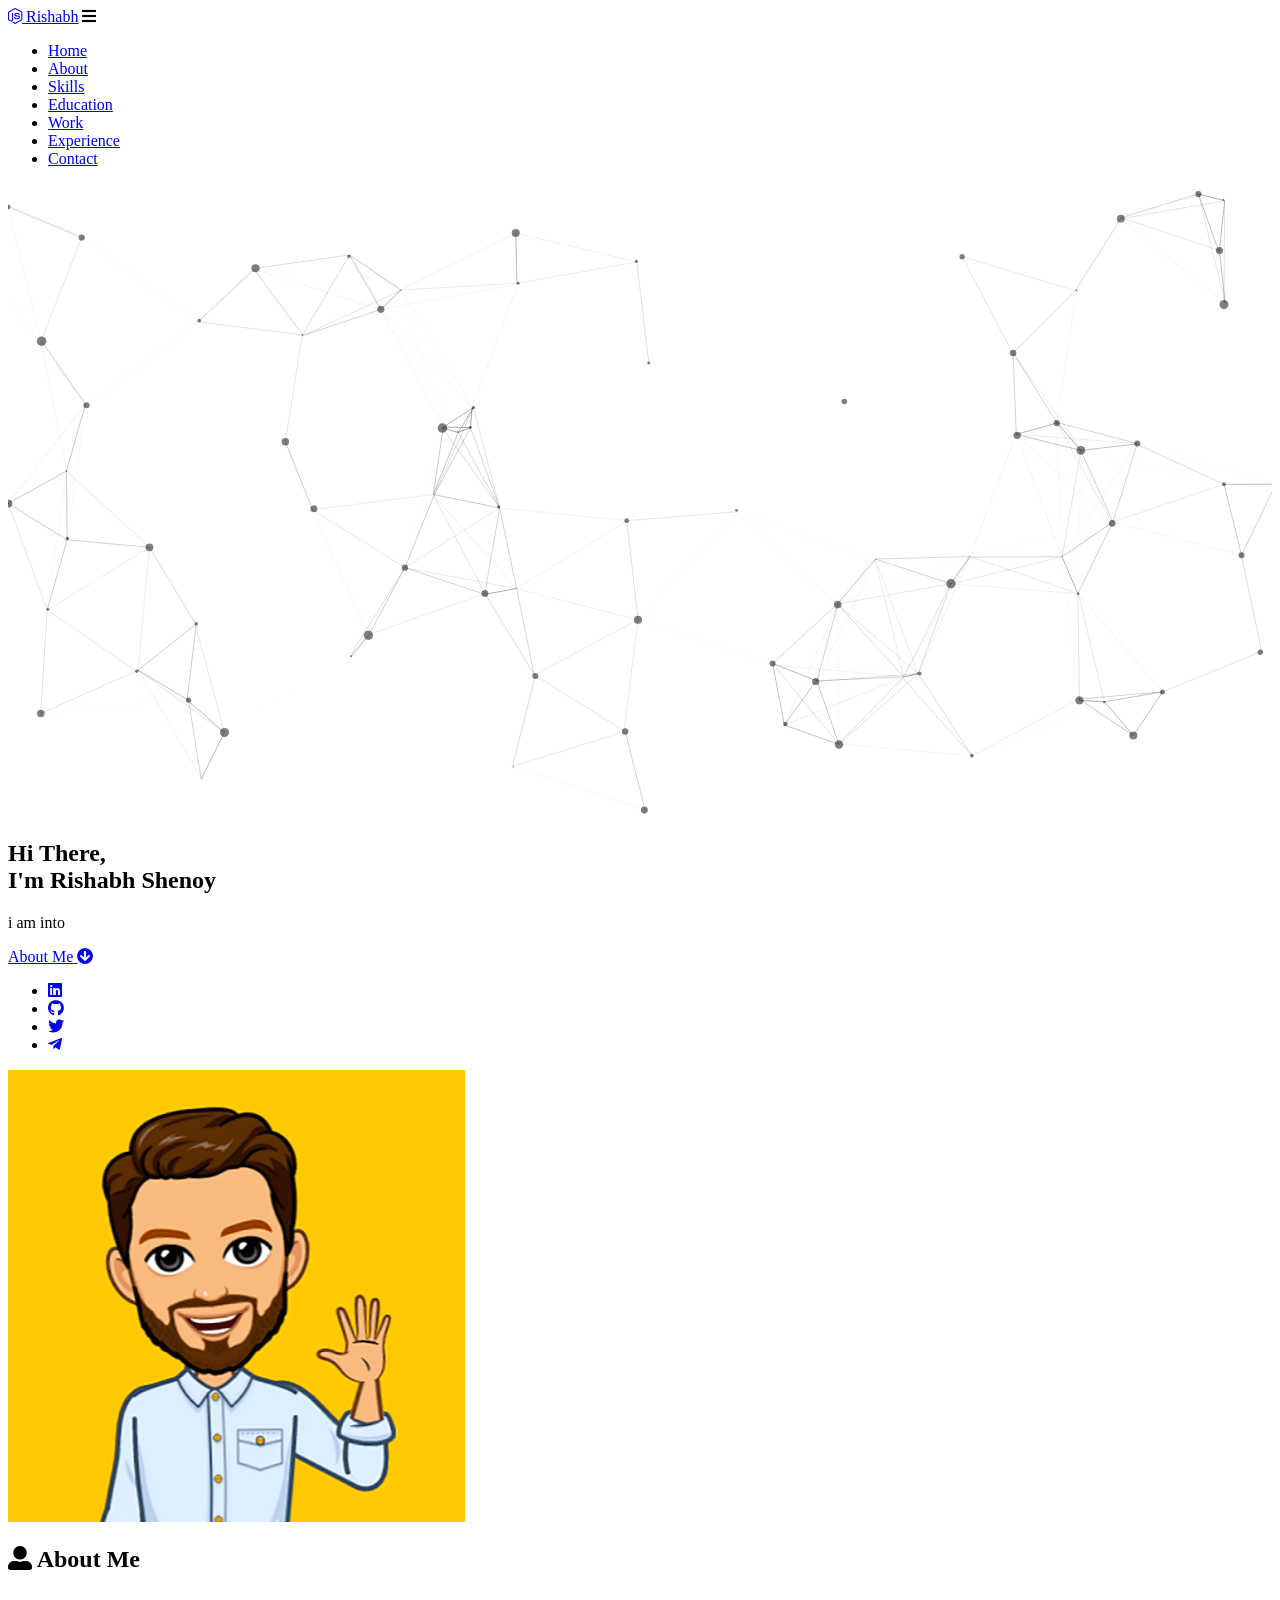
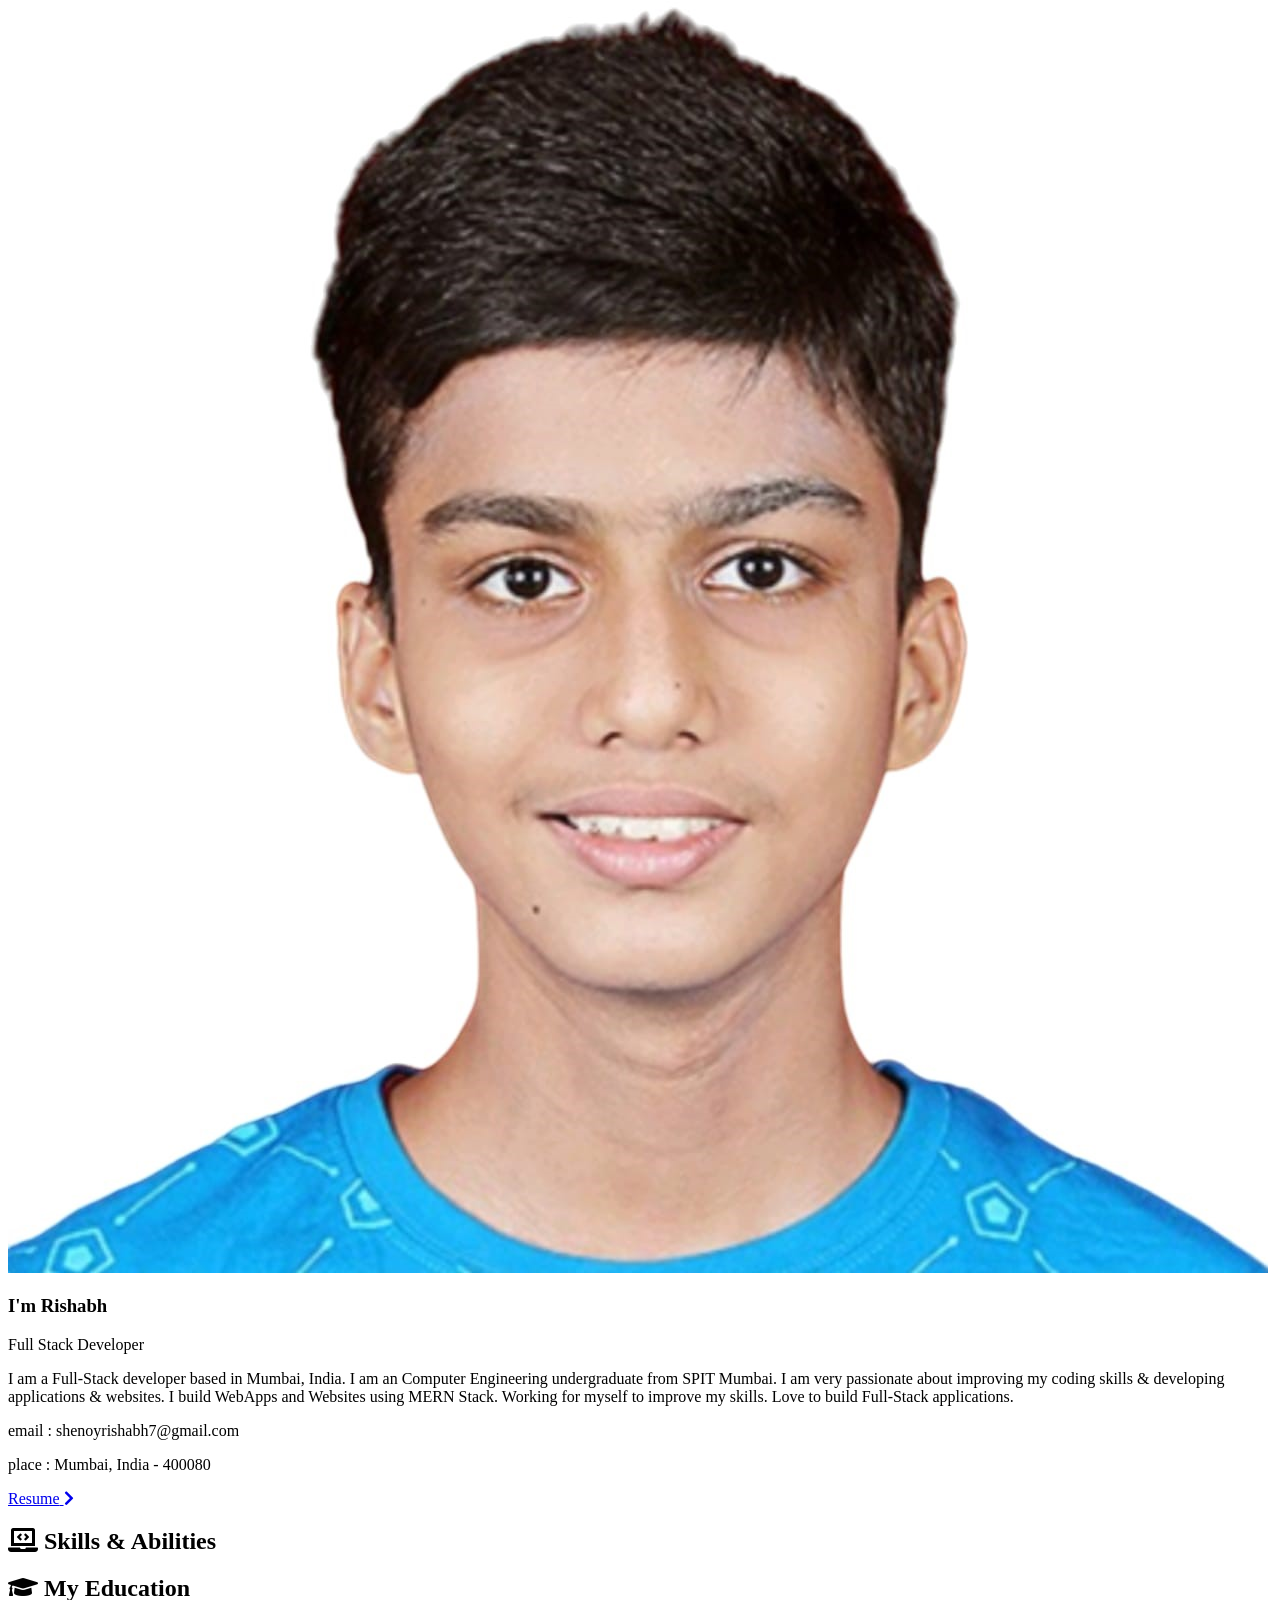
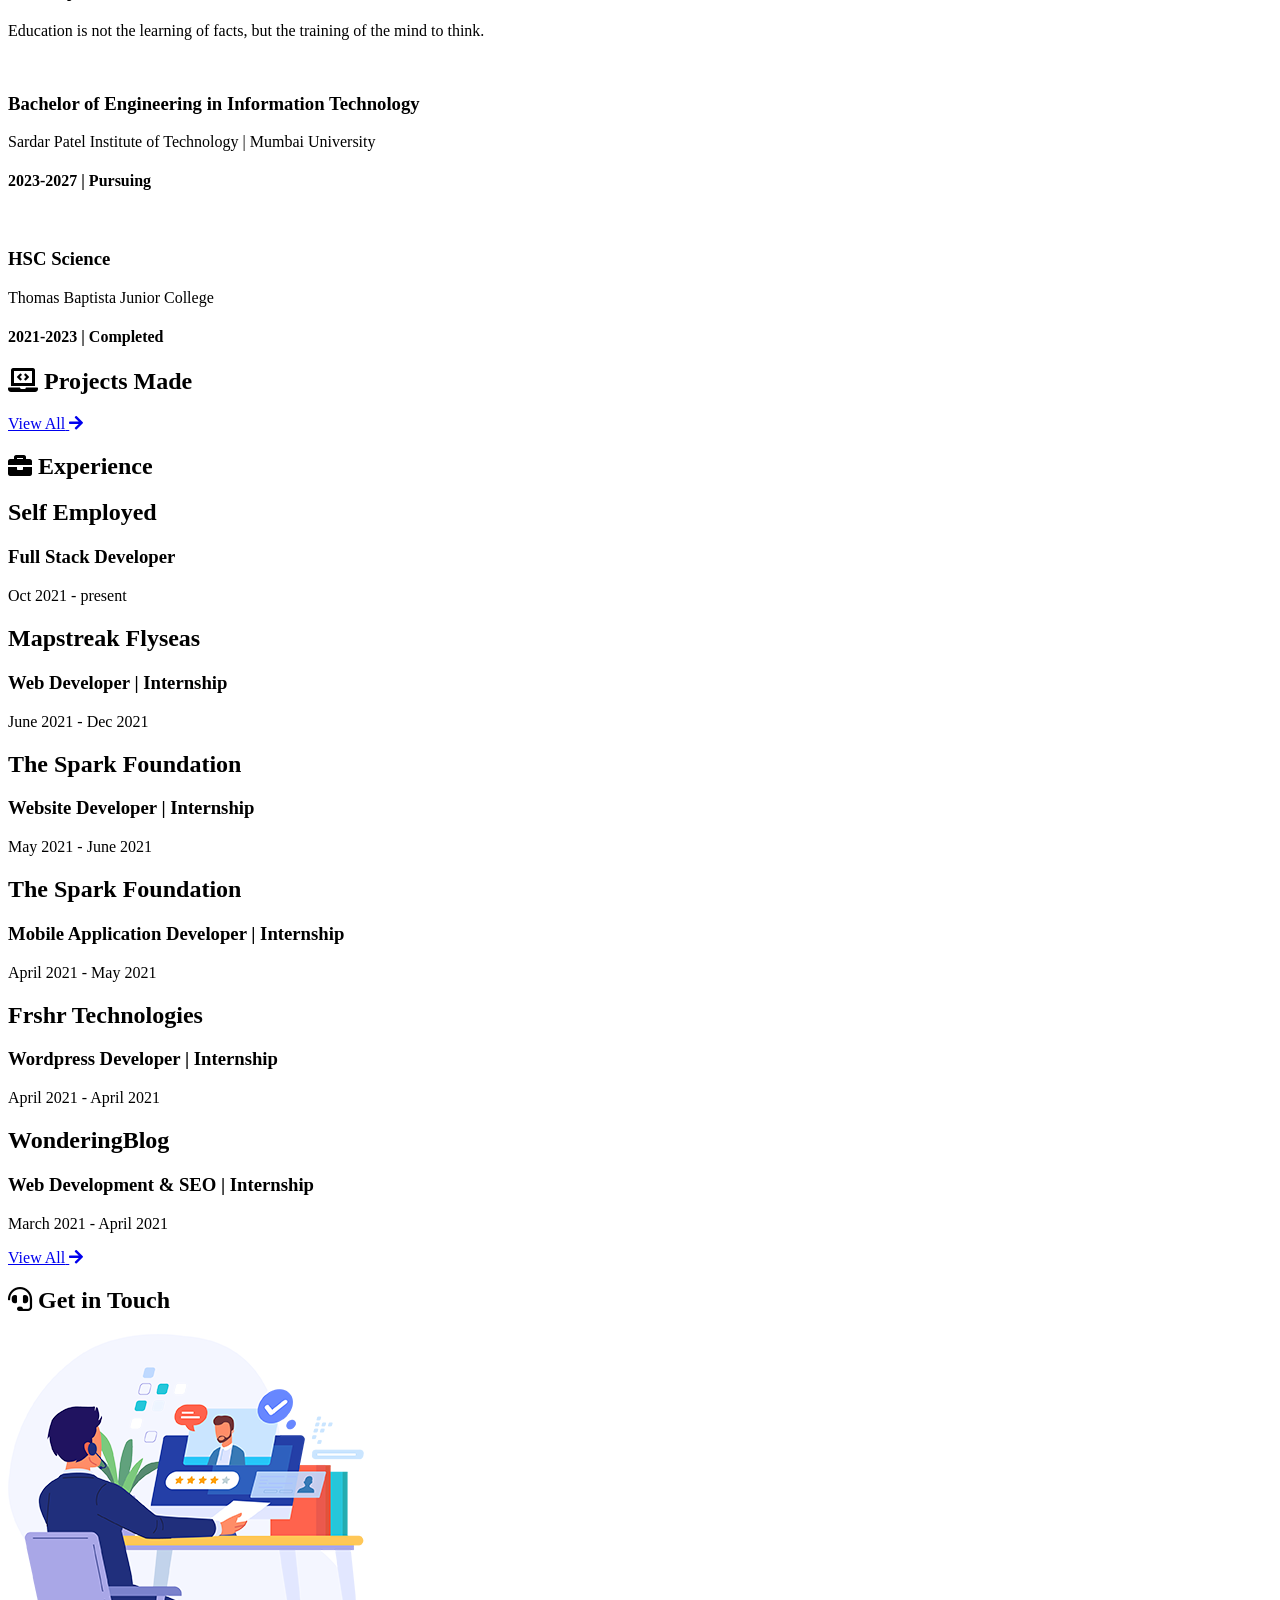
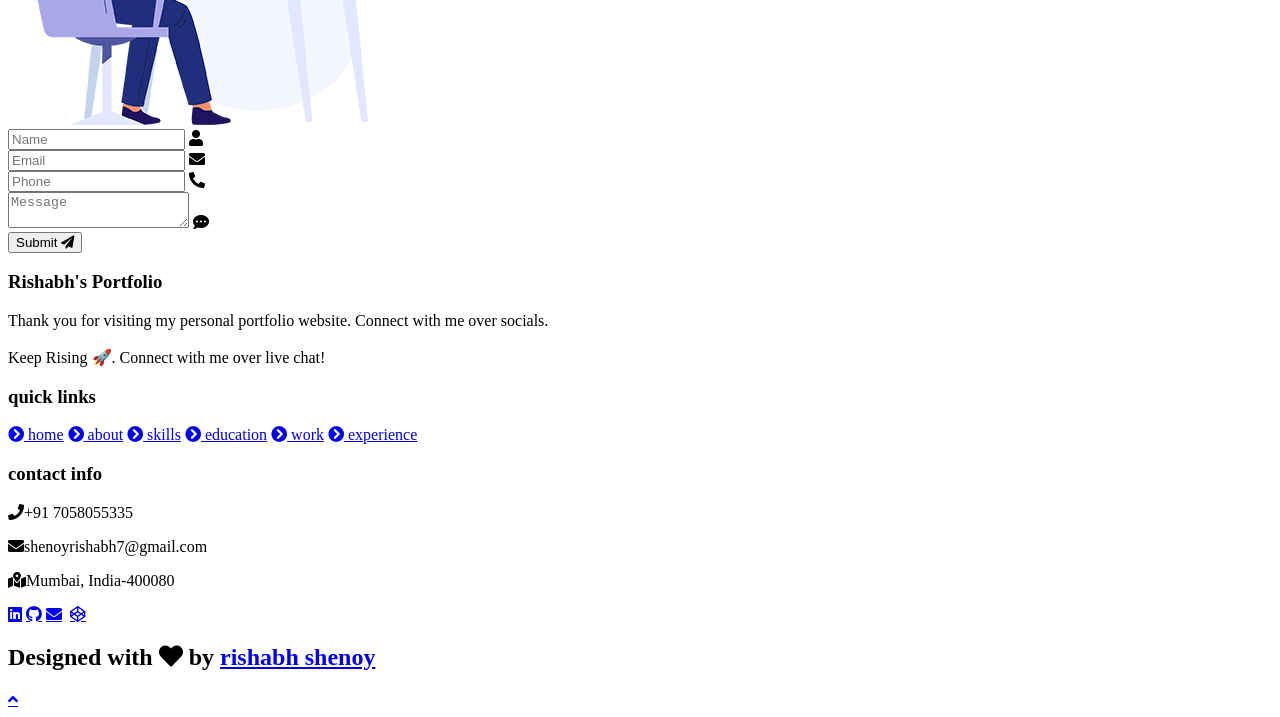
==== index.html @ ecebaaea "initial setup" ====
<!DOCTYPE html>
<html lang="en">
<head>
    <meta charset="UTF-8">
    <meta http-equiv="X-UA-Compatible" content="IE=edge">
    <meta name="viewport" content="width=device-width, initial-scale=1.0">
    <meta name="keywords" content="rishabh shenoy, portfolio, rishabh, full stack dev, personal portfolio lifecodes, portfolio design, portfolio website, personal portfolio" />
    <meta name="description" content="Welcome to Rishabh's Portfolio. Full-Stack Web Developer and Android App Developer" />
    <!-- Custom CSS -->
    <link rel="stylesheet" href="./assets/css/style.css">
    <!-- Font Awesome -->
    <link rel="stylesheet" href="https://cdnjs.cloudflare.com/ajax/libs/font-awesome/5.15.3/css/all.min.css" integrity="sha512-iBBXm8fW90+nuLcSKlbmrPcLa0OT92xO1BIsZ+ywDWZCvqsWgccV3gFoRBv0z+8dLJgyAHIhR35VZc2oM/gI1w==" crossorigin="anonymous" referrerpolicy="no-referrer" />
    <!-- Favicon -->
    <link id='favicon' rel="shortcut icon" href="./assets/images/favicon.png" type="image/x-png">
    <title>Portfolio | Rishabh Shenoy</title>
</head>
<body oncontextmenu="return false">

<!-- pre loader -->
<!-- <div class="loader-container">
  <img draggable="false" src="./assets/images/preloader.gif" alt="">
</div> -->

<!-- navbar starts -->
<header>
        <a href="/" class="logo"><i class="fab fa-node-js"></i> Rishabh</a>

        <div id="menu" class="fas fa-bars"></div>
        <nav class="navbar">
            <ul>
            <li><a class="active" href="#home">Home</a></li>
            <li><a href="#about">About</a></li>
            <li><a href="#skills">Skills</a></li>
            <li><a href="#education">Education</a></li>
            <li><a href="#work">Work</a></li>
            <li><a href="#experience">Experience</a></li>
            <li><a href="#contact">Contact</a></li>
            </ul>
        </nav>
</header>
<!-- navbar ends -->


<!-- hero section starts -->
<section class="home" id="home">
    <div id="particles-js"></div>

    <div class="content">
    <h2>Hi There,<br/> I'm Rishabh <span>Shenoy</span></h2>
    <p>i am into <span class="typing-text"></span></p>
    <a href="#about" class="btn"><span>About Me</span>
      <i class="fas fa-arrow-circle-down"></i>
    </a>
    <div class="socials">
        <ul class="social-icons">
          <li><a class="linkedin" aria-label="LinkedIn" href="https://www.linkedin.com/in/rishabh-shenoy-3b3566286/" target="_blank"><i class="fab fa-linkedin"></i></a></li> 
          <li><a class="github" aria-label="GitHub" href="https://github.com/CodingEnthusiastic" target="_blank"><i class="fab fa-github"></i></a></li>
          <li><a class="twitter" aria-label="Codeforces" href="https://codeforces.com/profile/tenperformer" target="_blank"><i class="fab fa-twitter"></i></a></li>
          <li><a class="telegram" aria-label="CodeChef" href="https://www.codechef.com/users/rishabh_55" target="_blank"><i class="fab fa-telegram-plane"></i></a></li>
        </ul>
      </div>
    </div>
<div class="image">
    <img draggable="false" class="tilt" src="./assets/images/hero.png" alt="">
</div>
</section>
<!-- hero section ends -->


<!-- about section starts -->
<section class="about" id="about">
    <h2 class="heading"><i class="fas fa-user-alt"></i> About <span>Me</span></h2>
    
    <div class="row">

    <div class="image">
        <img draggable="false" class="tilt" src="./assets/images/profile3.jpg" alt="">
    </div>
    <div class="content">
        <h3>I'm Rishabh</h3>
        <span class="tag">Full Stack Developer</span>
        
        <p>I am a Full-Stack developer based in Mumbai, India. 
          I am an Computer Engineering undergraduate from SPIT Mumbai.
          I am very passionate about improving my coding skills & developing applications & websites.
          I build WebApps and Websites using MERN Stack.
          Working for myself to improve my skills.
          Love to build Full-Stack applications. </p>
        
        <div class="box-container">
            <!-- <div class="box">
              <p><span> age: </span> 20</p>
              <p><span> phone : </span> +91 XXX-XXX-XXXX</p>
            </div> -->
            <div class="box">
              <p><span> email : </span> shenoyrishabh7@gmail.com</p>
              <p><span> place : </span> Mumbai, India - 400080</p>
            </div>
        </div>
        
        <div class="resumebtn">
            <a href="https://drive.google.com/file/d/1rZiXl562q7aVyk1kJ2nO85YBAq8ixTiw/view" target="_blank" class="btn"><span>Resume</span>
                <i class="fas fa-chevron-right"></i>
            </a>
        </div>

    </div>
    </div>
</section>
<!-- about section ends -->

<!-- skills section starts -->
<section class="skills" id="skills">

    <h2 class="heading"><i class="fas fa-laptop-code"></i> Skills & <span>Abilities</span></h2>

    <div class="container">
          <div class="row" id="skillsContainer">

            <!-- <div class="bar">
              <div class="info">
                <img src="https://img.icons8.com/color/48/000000/adobe-xd.png"/>
                <span>AdobeXD</span>
              </div>
            </div> -->

      </div>
</div>
</section>
<!-- skills section ends -->


<!-- education section starts -->
<section class="education" id="education">

  <h1 class="heading"><i class="fas fa-graduation-cap"></i> My <span>Education</span></h1>

    <p class="qoute">Education is not the learning of facts, but the training of the mind to think.</p>

    <div class="box-container">

    <div class="box">
        <div class="image">
        <img draggable="false" src="https://tse3.mm.bing.net/th/id/OIP.AGT8LSSMxgZxEWXsAmyWMgHaFj?pid=Api&P=0&h=180" alt="">
        </div>
        <div class="content">
        <h3>Bachelor of Engineering in Information Technology</h3>
        <p>Sardar Patel Institute of Technology | Mumbai University</p>
        <h4>2023-2027 | Pursuing</h4>
        </div>
    </div>

    <div class="box">
      <div class="image">
      <img draggable="false" src="https://tse4.mm.bing.net/th/id/OIP.Z0Uec0gqYxumZJxQ-N23cQHaE8?pid=Api&P=0&h=180" alt="">
      </div>
      <div class="content">
      <h3>HSC Science</h3>
      <p>Thomas Baptista Junior College</p>
      <h4>2021-2023 | Completed</h4>
      </div>
    </div>

</div>
</section>
<!-- education section ends -->


<!-- work project section starts -->
<section class="work" id="work">

  <h2 class="heading"><i class="fas fa-laptop-code"></i> Projects <span>Made</span></h2>

  <div class="box-container">

    <!-- <div class="box tilt">
      <img draggable="false" src="./assets/images/projects/portfolio1.PNG" alt="" />
      <div class="content">
        <div class="tag">
        <h3>Portfolio Website</h3>
        </div>
        <div class="desc">
          <p>Personal portfolio website. Don't need much info about it, just scroll down. You're here only!</p>
          <div class="btns">
            <a href="#" class="btn" target="_blank"><i class="fas fa-eye"></i> View</a>
            <a href="https://github.com/CodingEnthusiastic/Portfolio-Website" class="btn" target="_blank">Code <i class="fas fa-code"></i></a>
          </div>
        </div>
      </div>
    </div> -->

</div>

<div class="viewall">
  <a href="/projects" class="btn"><span>View All</span>
    <i class="fas fa-arrow-right"></i>
</a>
</div>

</section>
<!-- work project section ends -->

<!-- experience section starts -->
<section class="experience" id="experience">

  <h2 class="heading"><i class="fas fa-briefcase"></i> Experience </h2>

  <div class="timeline">

    <div class="container right">
      <div class="content">
        <div class="tag">
          <h2>Self Employed</h2>
        </div>
        <div class="desc">
            <h3>Full Stack Developer</h3>
            <p>Oct 2021 - present</p>
        </div>
      </div>
    </div>

    <div class="container left">
      <div class="content">
        <div class="tag">
          <h2>Mapstreak Flyseas</h2>
        </div>
        <div class="desc">
            <h3>Web Developer | Internship</h3>
            <p>June 2021 - Dec 2021</p>
        </div>
      </div>
    </div>

    <div class="container right">
      <div class="content">
        <div class="tag">
          <h2>The Spark Foundation</h2>
        </div>
        <div class="desc">
            <h3>Website Developer | Internship</h3>
            <p>May 2021 - June 2021</p>
        </div>
      </div>
    </div>

    <div class="container left">
      <div class="content">
        <div class="tag">
          <h2>The Spark Foundation</h2>
        </div>
        <div class="desc">
            <h3>Mobile Application Developer | Internship</h3>
            <p>April 2021 - May 2021</p>
        </div>
      </div>
    </div>

    <div class="container right">
      <div class="content">
        <div class="tag">
          <h2>Frshr Technologies</h2>
        </div>
        <div class="desc">
            <h3>Wordpress Developer | Internship</h3>
            <p>April 2021 - April 2021</p>
        </div>
      </div>
    </div>

    <div class="container left">
      <div class="content">
        <div class="tag">
          <h2>WonderingBlog</h2>
        </div>
        <div class="desc">
            <h3>Web Development & SEO | Internship</h3>
            <p>March 2021 - April 2021</p>
        </div>
      </div>
    </div>
  </div>

  <div class="morebtn">
    <a href="/experience" class="btn"><span>View All</span>
      <i class="fas fa-arrow-right"></i>
  </a>
  </div>

</div>

</section>
<!-- experience section ends -->

<!-- contact section starts -->
<section class="contact" id="contact">
  
  <h2 class="heading"><i class="fas fa-headset"></i> Get in <span>Touch</span></h2>

  <div class="container">
    <div class="content">
      <div class="image-box">
        <img draggable="false" src="./assets/images/contact1.png" alt="">
      </div>
    <form id="contact-form">
      
      <div class="form-group">
        <div class="field">
          <input type="text" name="name" placeholder="Name" required>
          <i class='fas fa-user'></i>
        </div>
        <div class="field">
          <input type="text" name="email" placeholder="Email" required>
          <i class='fas fa-envelope'></i>
        </div>
        <div class="field">
          <input type="text" name="phone" placeholder="Phone">
          <i class='fas fa-phone-alt'></i>
        </div>
        <div class="message">
        <textarea placeholder="Message" name="message" required></textarea>
        <i class="fas fa-comment-dots"></i>
        </div>
        </div>
      <div class="button-area">
        <button type="submit">
          Submit <i class="fa fa-paper-plane"></i></button>
      </div>
    </form>
  </div>
  </div>
</section>
<!-- contact section ends -->


<!-- footer section starts -->
<section class="footer">

  <div class="box-container">

      <div class="box">
          <h3>Rishabh's Portfolio</h3>
          <p>Thank you for visiting my personal portfolio website. Connect with me over socials. <br/> <br/> Keep Rising 🚀. Connect with me over live chat!</p>
      </div>

      <div class="box">
          <h3>quick links</h3>
          <a href="#home"><i class="fas fa-chevron-circle-right"></i> home</a>
          <a href="#about"><i class="fas fa-chevron-circle-right"></i> about</a>
          <a href="#skills"><i class="fas fa-chevron-circle-right"></i> skills</a>
          <a href="#education"><i class="fas fa-chevron-circle-right"></i> education</a>
          <a href="#work"><i class="fas fa-chevron-circle-right"></i> work</a>
          <a href="#experience"><i class="fas fa-chevron-circle-right"></i> experience</a>
      </div>

      <div class="box">
          <h3>contact info</h3>
          <p> <i class="fas fa-phone"></i>+91 7058055335</p>
          <p> <i class="fas fa-envelope"></i>shenoyrishabh7@gmail.com</p>
          <p> <i class="fas fa-map-marked-alt"></i>Mumbai, India-400080</p>
          <div class="share">

              <a href="https://www.linkedin.com/in/rishabh-shenoy-3b3566286/" class="fab fa-linkedin" aria-label="LinkedIn" target="_blank"></a>
              <a href="https://github.com/CodingEnthusiastic" class="fab fa-github" aria-label="GitHub" target="_blank"></a>
              <a href="mailto:shenoyrishabh7@gmail.com" class="fas fa-envelope" aria-label="Mail" target="_blank"></a>
              <a href="https://codeforces.com/profile/tenperformer" class="fab fa-codeforces" aria-label="Codeforces" target="_blank"></a>
              <a href="https://www.codechef.com/users/rishabh_55" class="fab fa-codepen" aria-label="CodeChef" target="_blank"></a>
          </div>
      </div>
  </div>

  <h1 class="credit">Designed with <i class="fa fa-heart pulse"></i> by <a href="https://www.linkedin.com/in/rishabh-shenoy-3b3566286/"> rishabh shenoy</a></h1>

</section>
<!-- footer section ends -->


<!-- scroll top btn -->
<a href="#home" aria-label="ScrollTop" class="fas fa-angle-up" id="scroll-top"></a>
<!-- scroll back to top -->


<!-- ==== ALL MAJOR JAVASCRIPT CDNS STARTS ==== -->
<!-- jquery cdn -->
<script src="https://cdnjs.cloudflare.com/ajax/libs/jquery/3.6.0/jquery.min.js" integrity="sha512-894YE6QWD5I59HgZOGReFYm4dnWc1Qt5NtvYSaNcOP+u1T9qYdvdihz0PPSiiqn/+/3e7Jo4EaG7TubfWGUrMQ==" crossorigin="anonymous" referrerpolicy="no-referrer"></script>

<!-- typed.js cdn -->
<script src="https://cdnjs.cloudflare.com/ajax/libs/typed.js/2.0.5/typed.min.js" integrity="sha512-1KbKusm/hAtkX5FScVR5G36wodIMnVd/aP04af06iyQTkD17szAMGNmxfNH+tEuFp3Og/P5G32L1qEC47CZbUQ==" crossorigin="anonymous" referrerpolicy="no-referrer"></script>

<!-- particle.js links -->
<script src="./assets/js/particles.min.js"></script>
<script src="./assets/js/app.js"></script>

<!-- vanilla tilt.js links -->
<script src="https://cdnjs.cloudflare.com/ajax/libs/vanilla-tilt/1.7.0/vanilla-tilt.min.js" integrity="sha512-SttpKhJqONuBVxbRcuH0wezjuX+BoFoli0yPsnrAADcHsQMW8rkR84ItFHGIkPvhnlRnE2FaifDOUw+EltbuHg==" crossorigin="anonymous" referrerpolicy="no-referrer"></script>

<!-- scroll reveal anim -->
<script src="https://unpkg.com/scrollreveal"></script>

<script
      type="text/javascript"
      src="https://cdn.jsdelivr.net/npm/emailjs-com@3/dist/email.min.js"
    ></script>

<!-- ==== ALL MAJOR JAVASCRIPT CDNS ENDS ==== -->

<script src="./assets/js/script.js"></script>

</body>
</html>
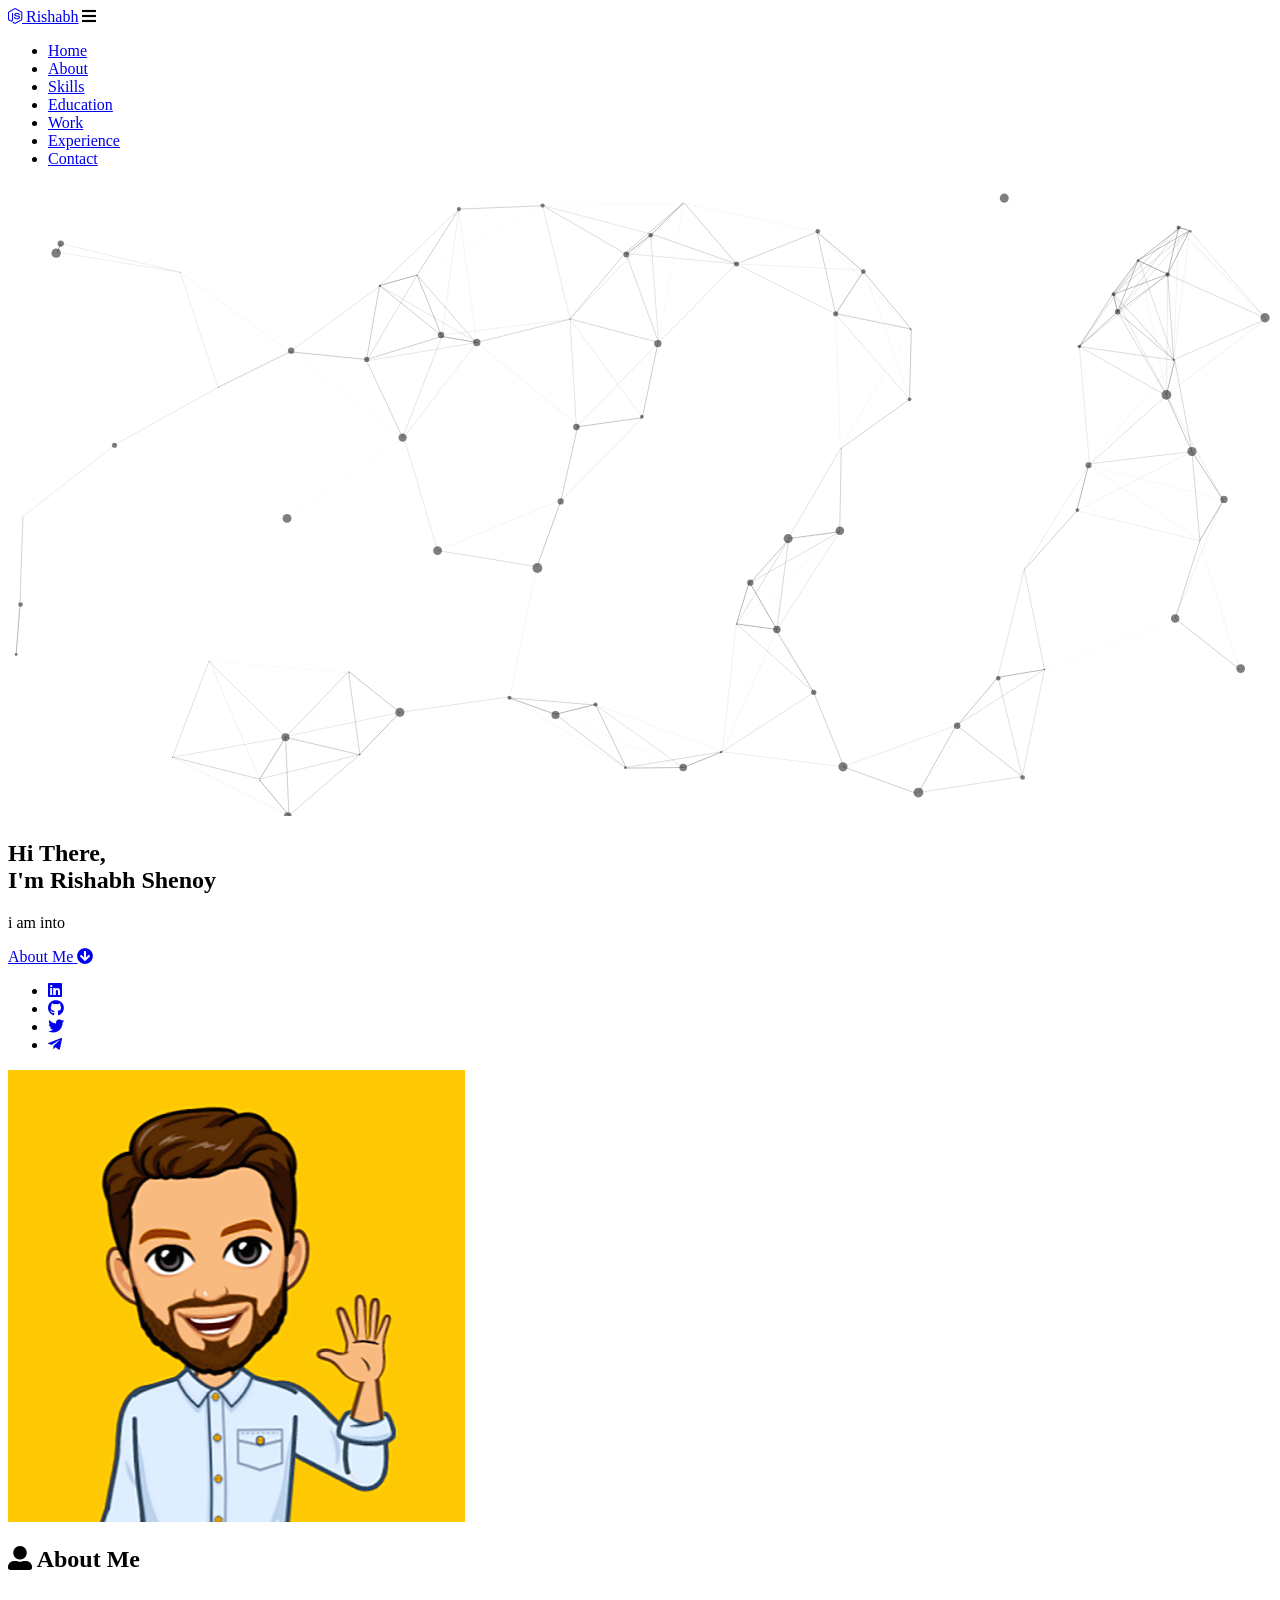
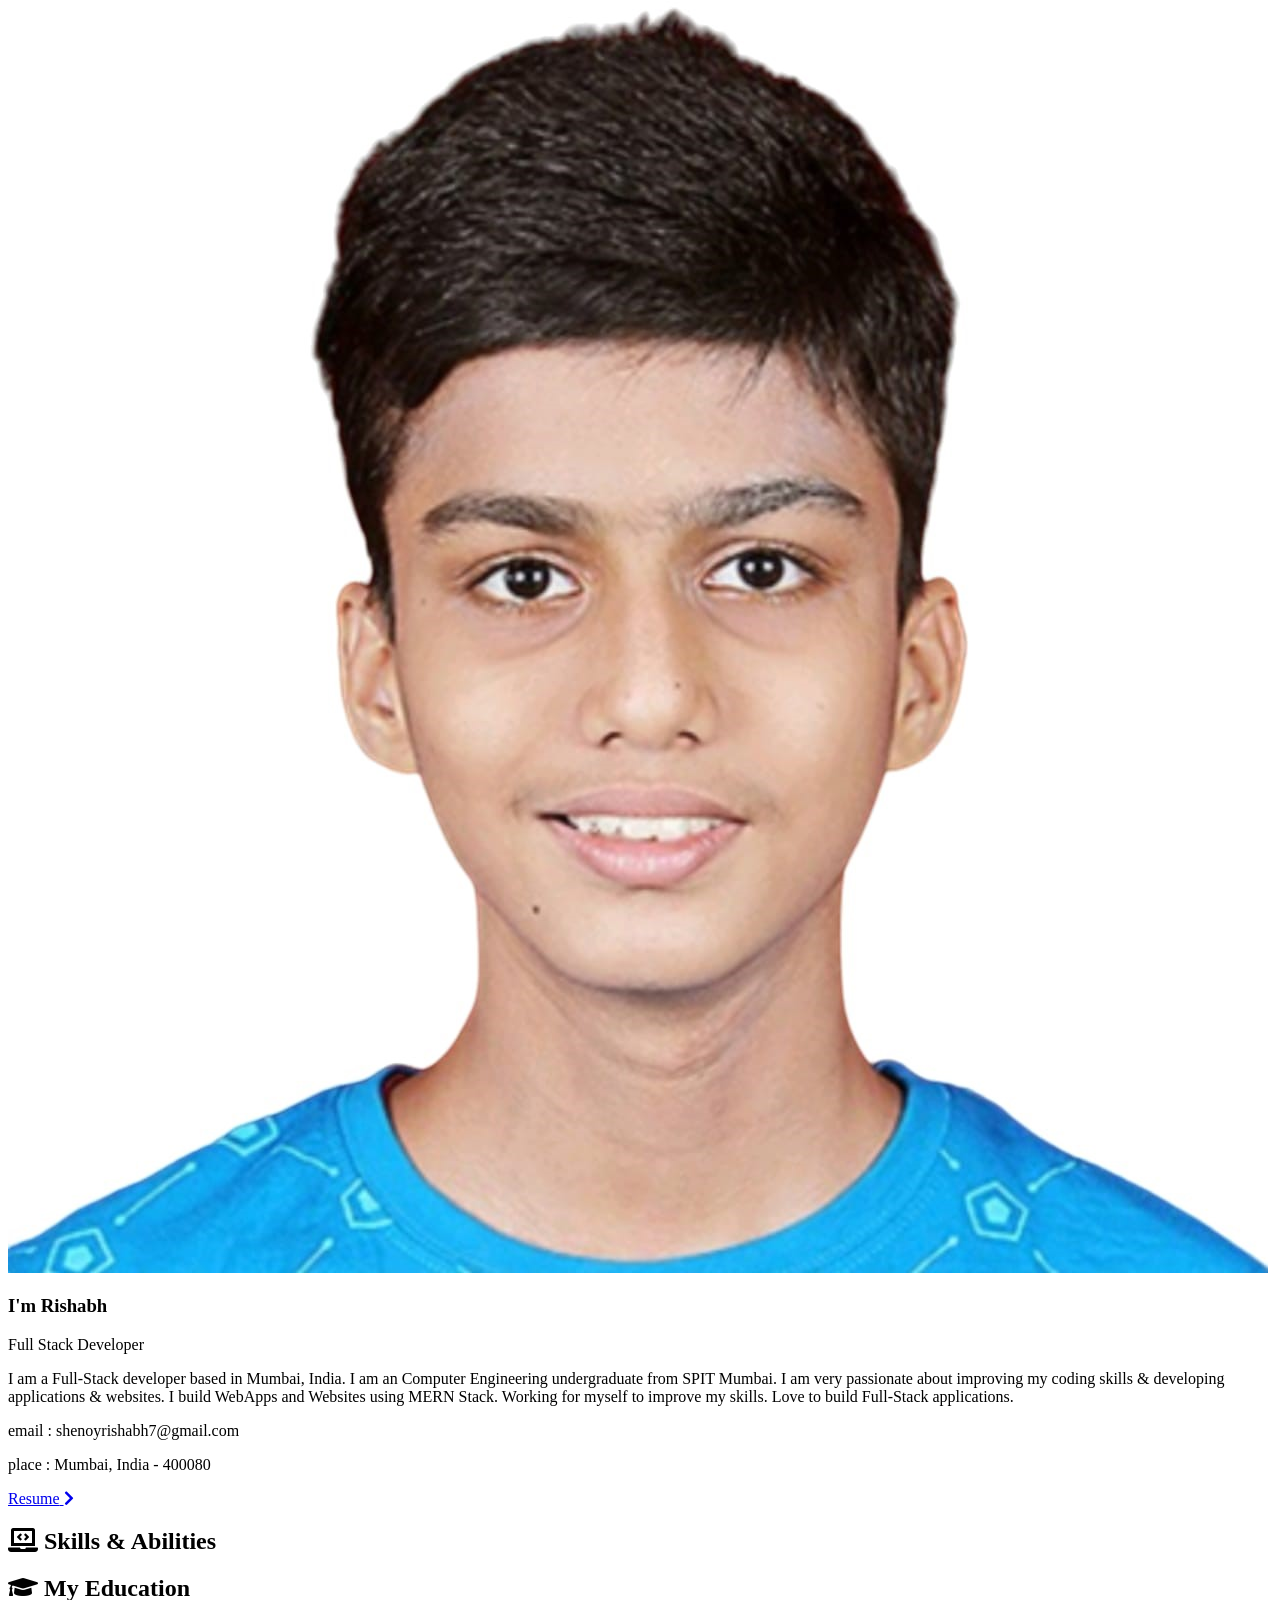
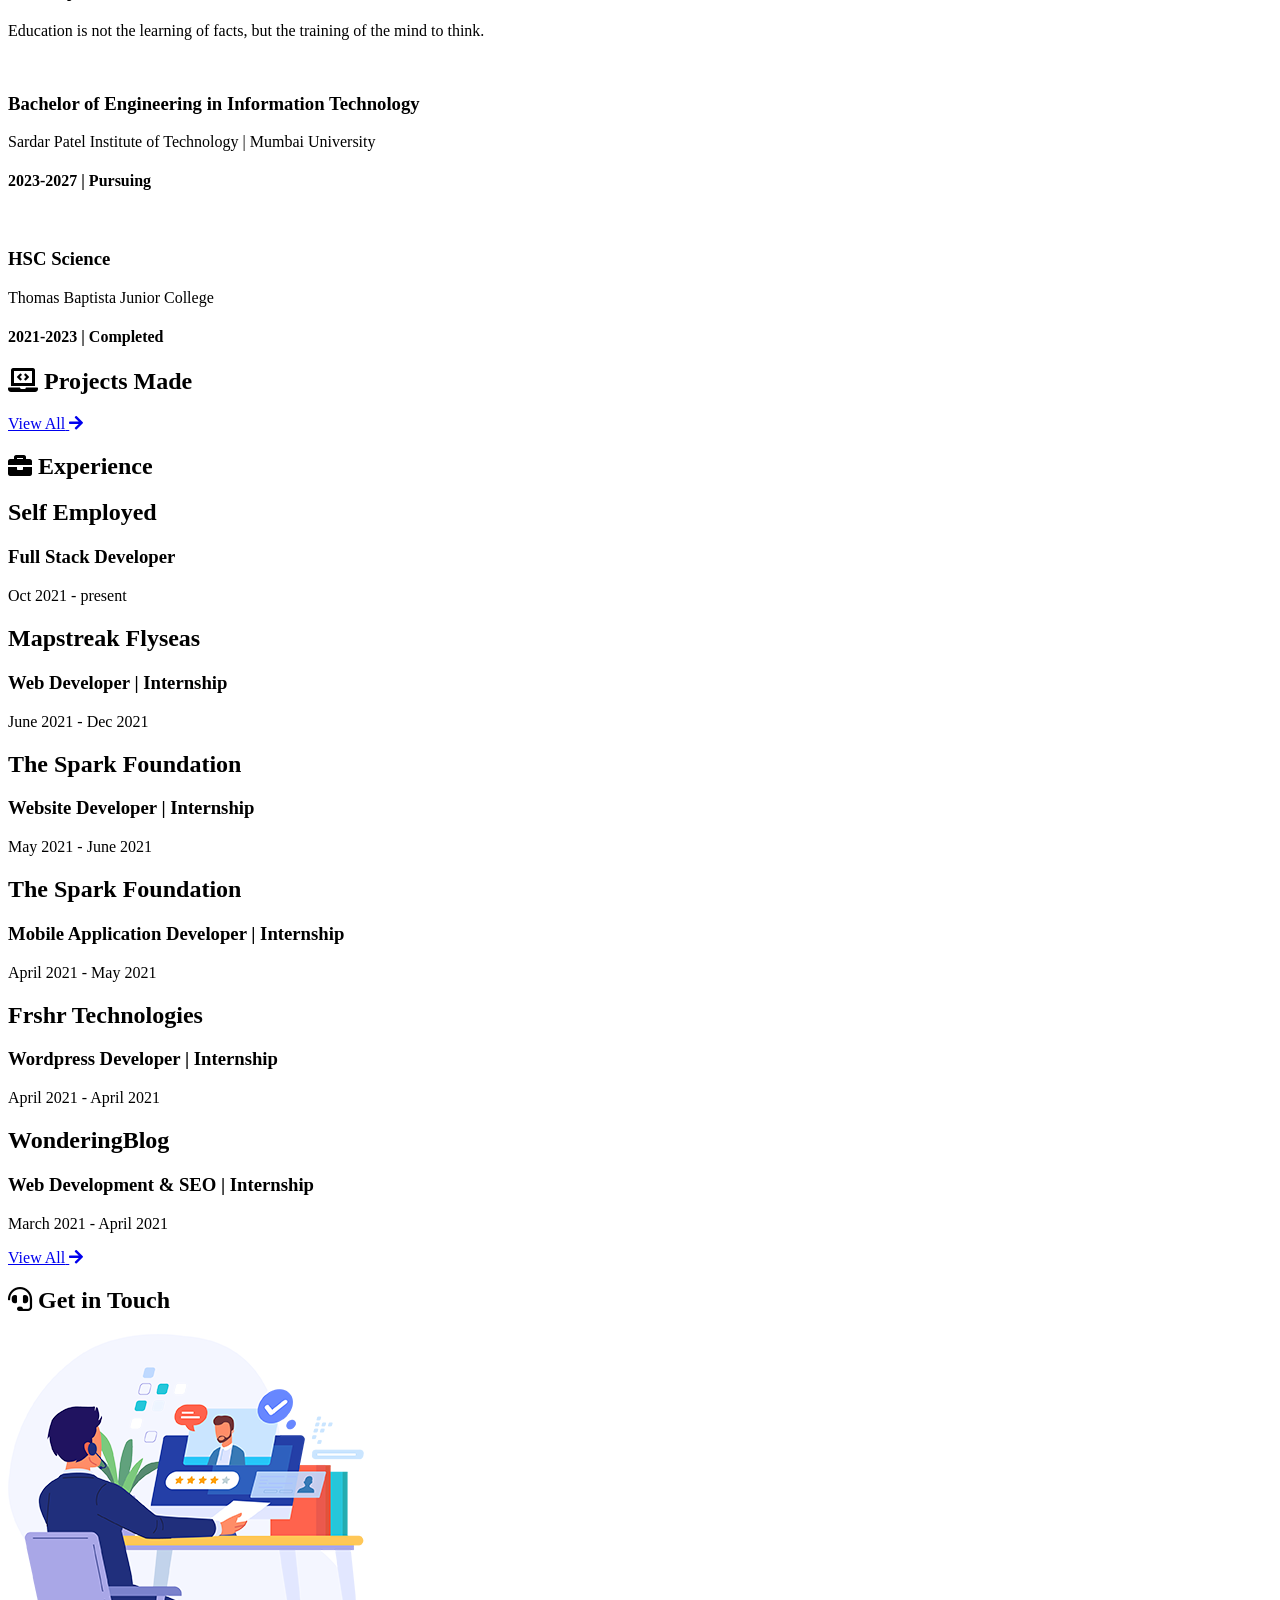
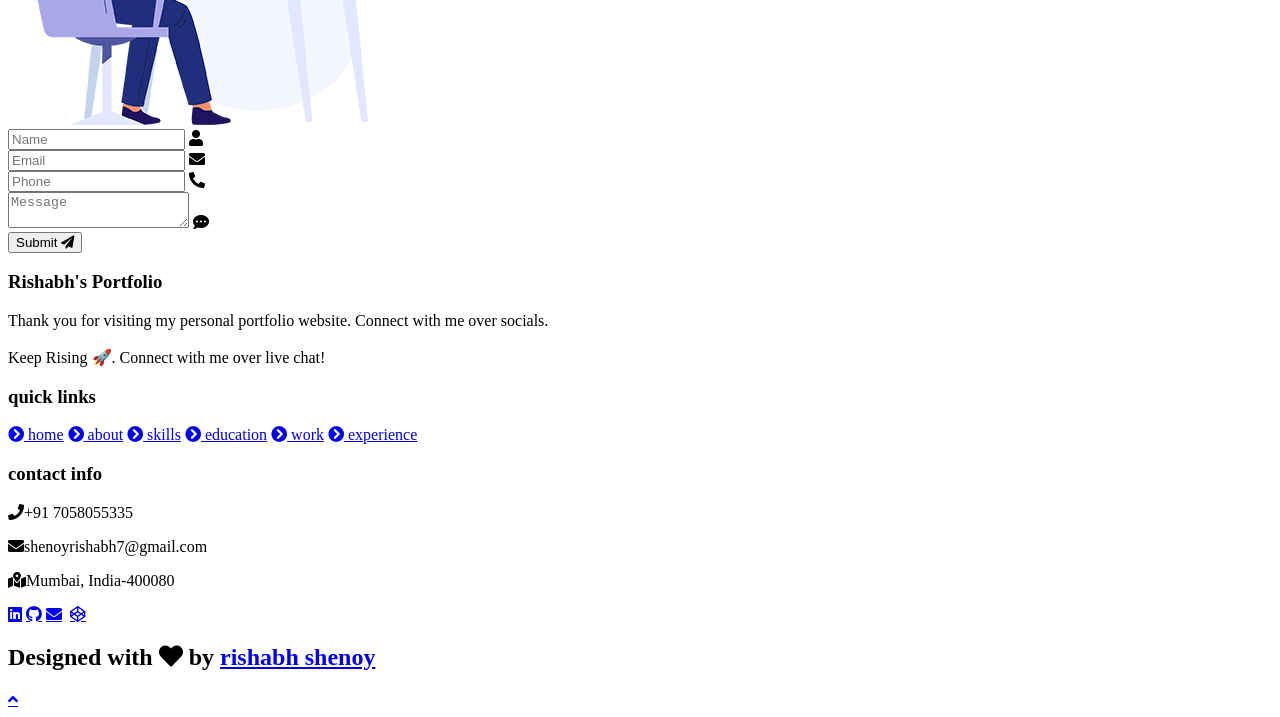
==== commit 2a4fb213: "added updated resume" ====
--- a/index.html
+++ b/index.html
@@ -99,7 +99,7 @@
         </div>
         
         <div class="resumebtn">
-            <a href="https://drive.google.com/file/d/1rZiXl562q7aVyk1kJ2nO85YBAq8ixTiw/view" target="_blank" class="btn"><span>Resume</span>
+            <a href="https://drive.google.com/file/d/1HrYrtAyBiNsRu0-0E1kCWDtyxkjsIbAx/view?usp=sharing" target="_blank" class="btn"><span>Resume</span>
                 <i class="fas fa-chevron-right"></i>
             </a>
         </div>
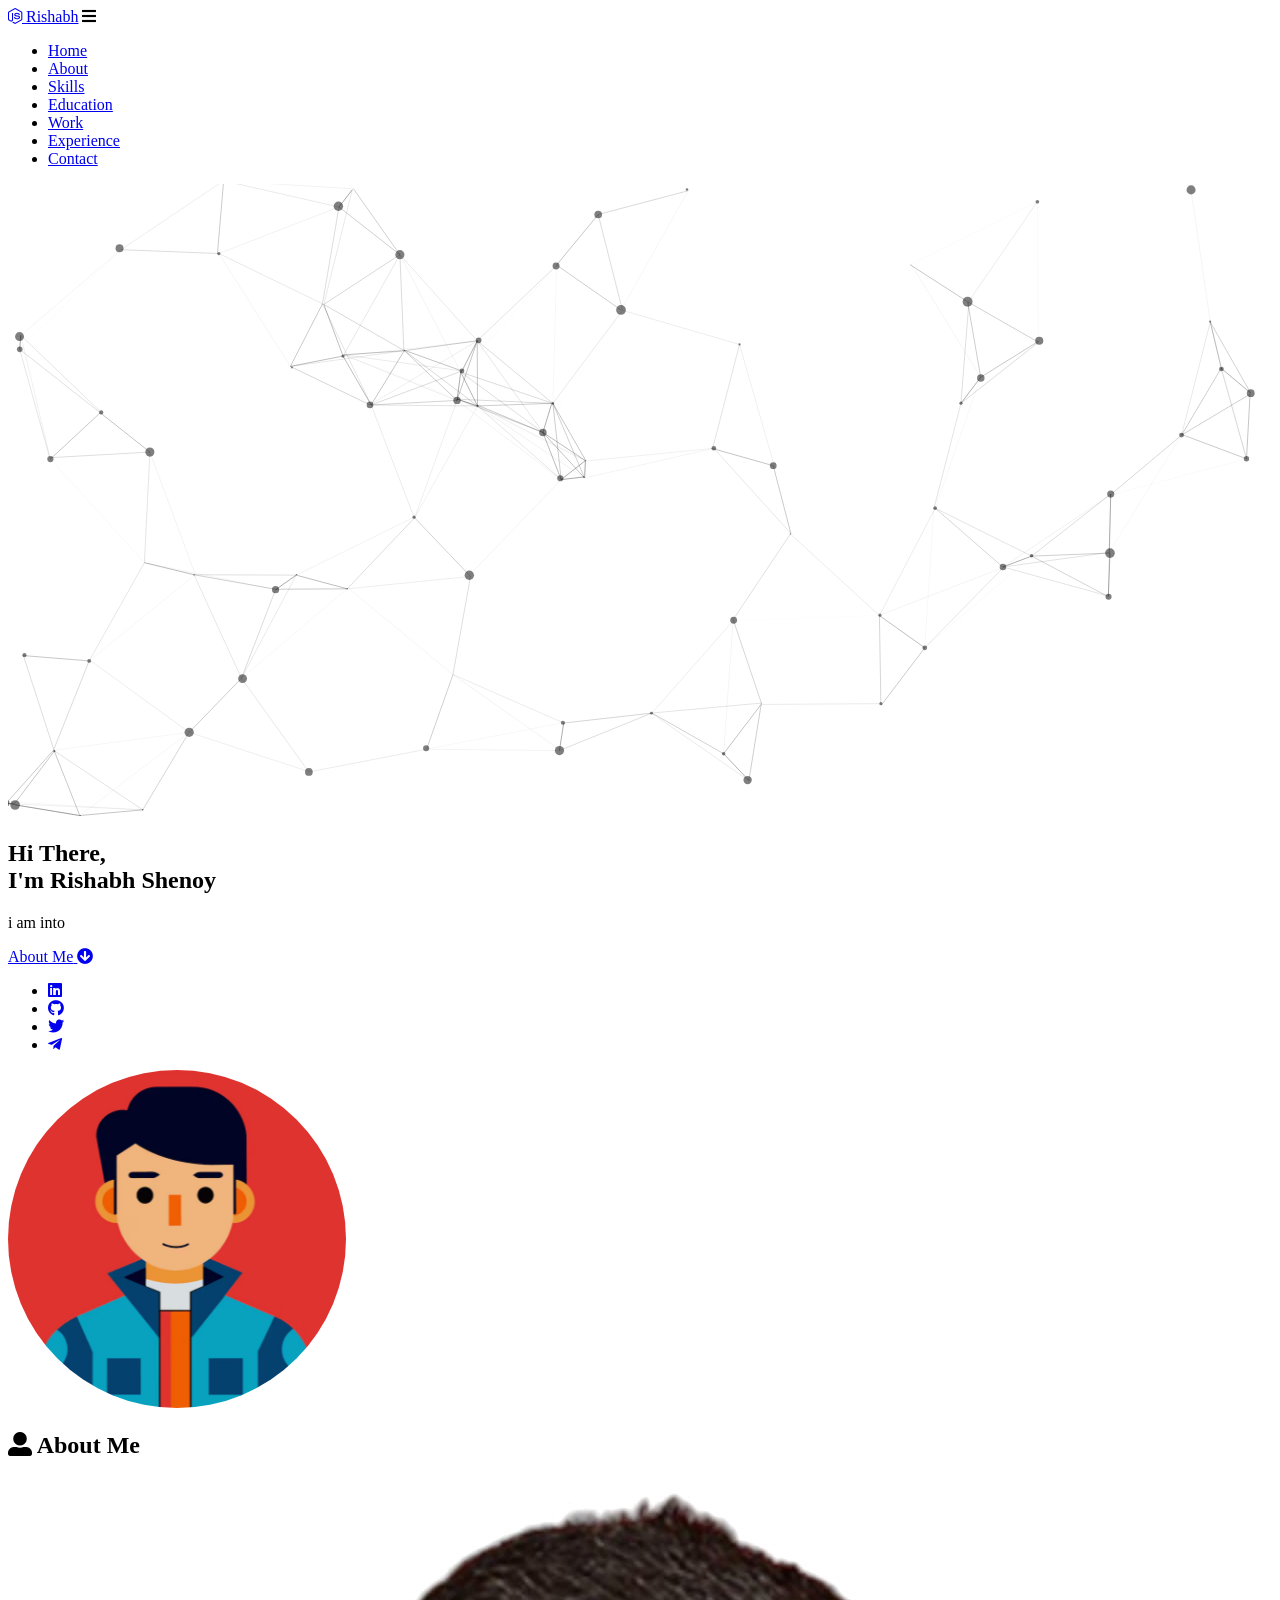
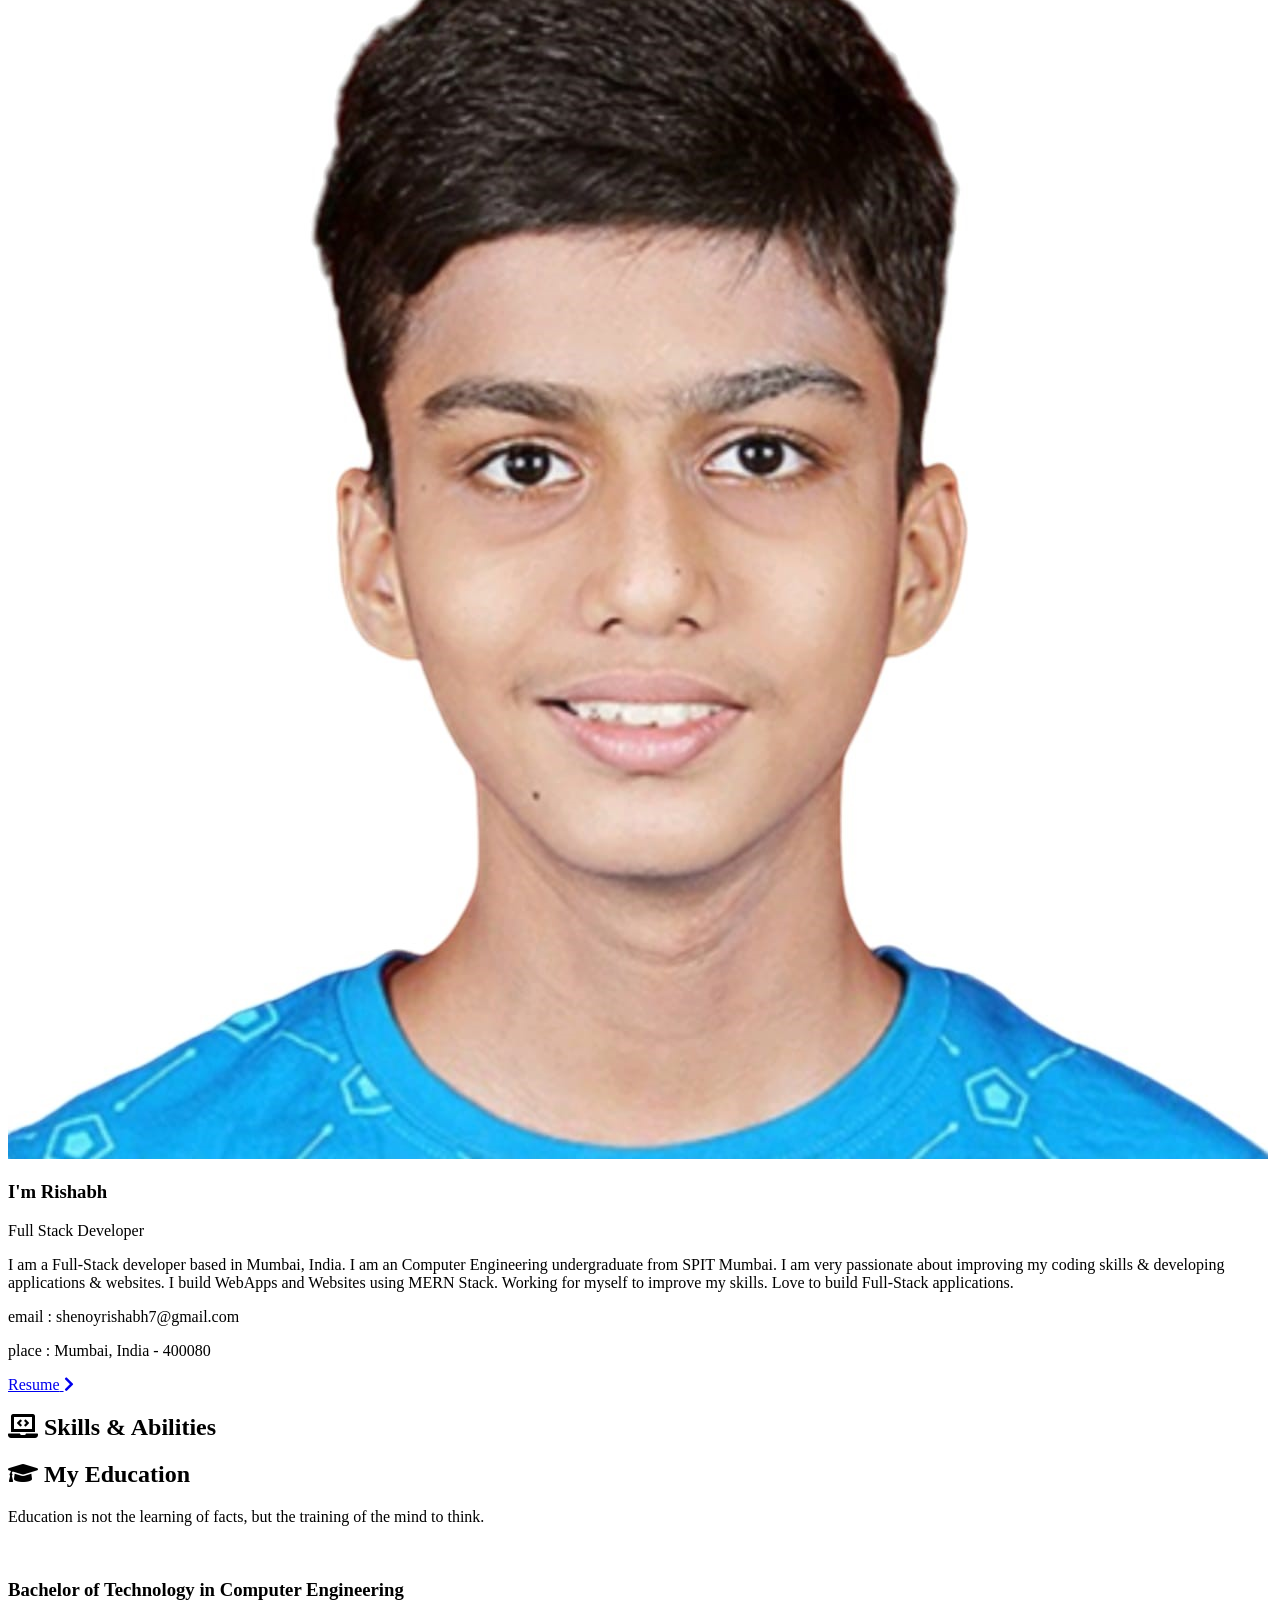
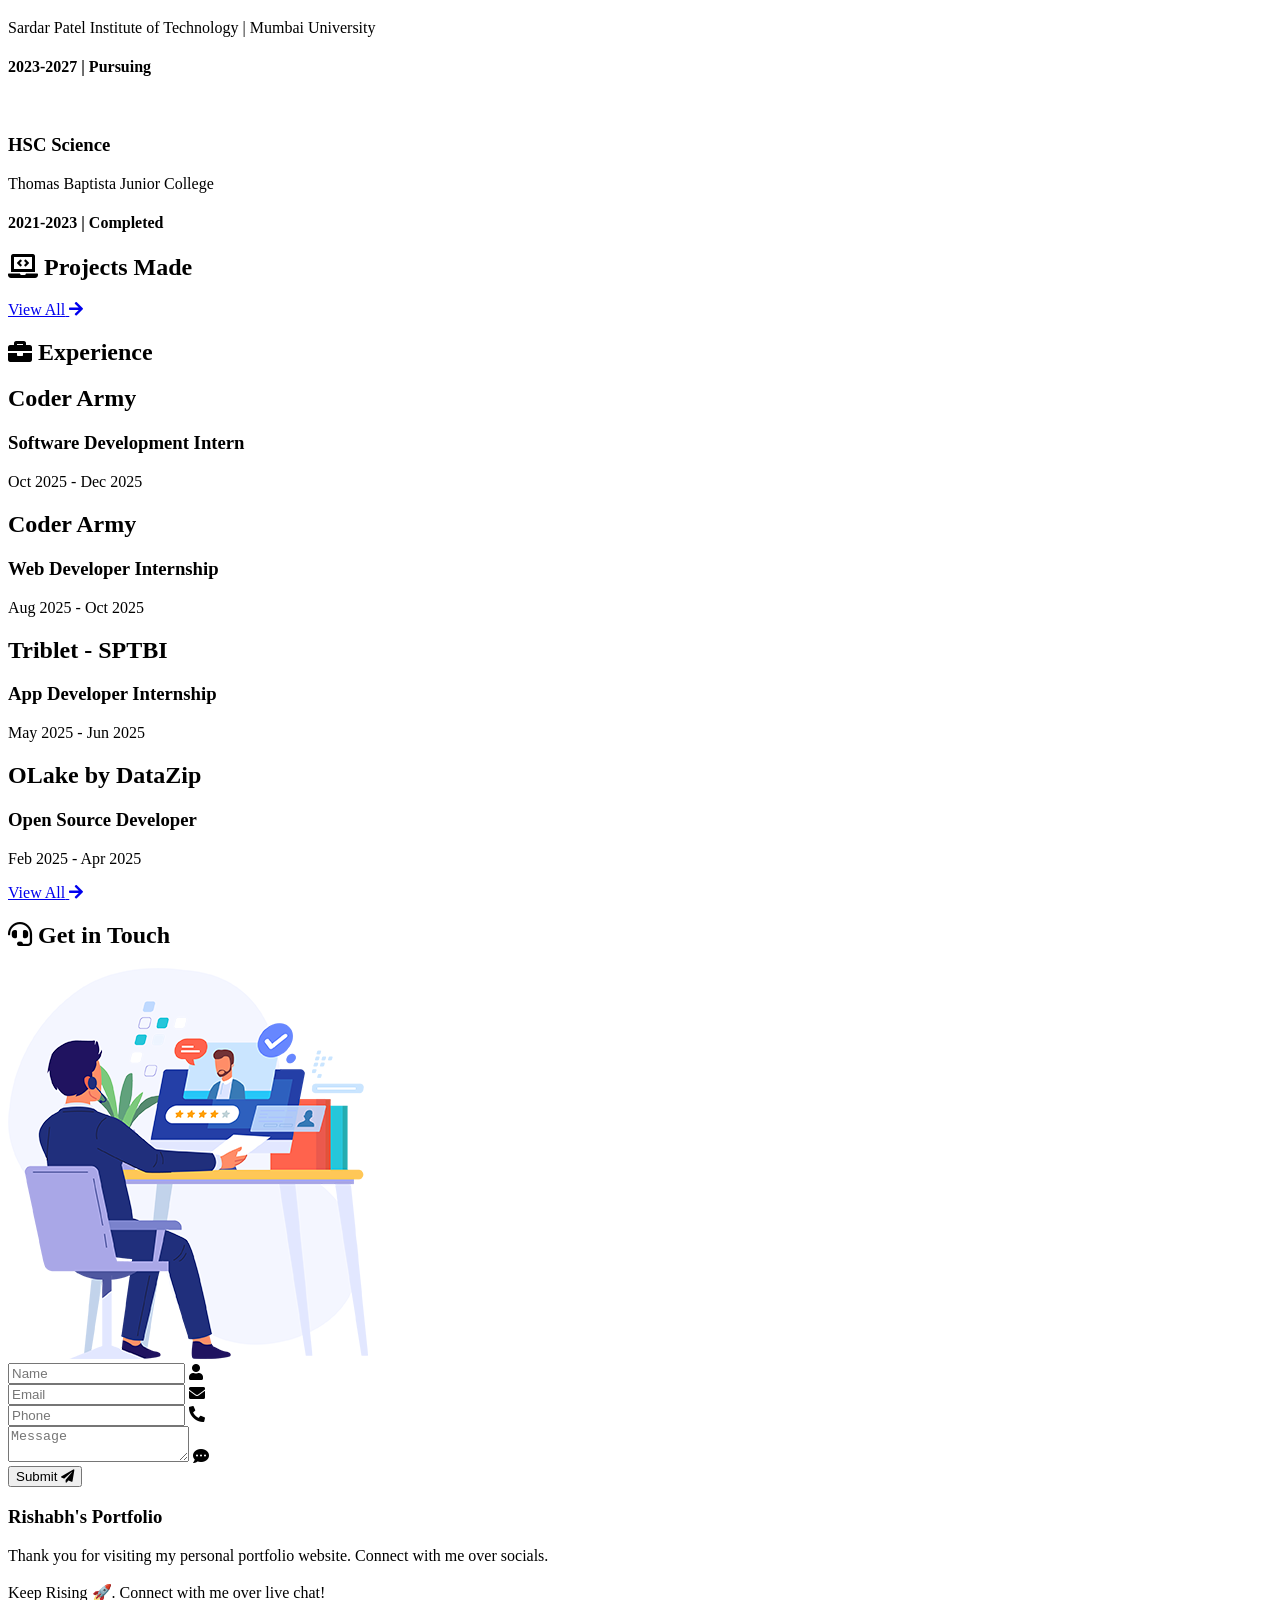
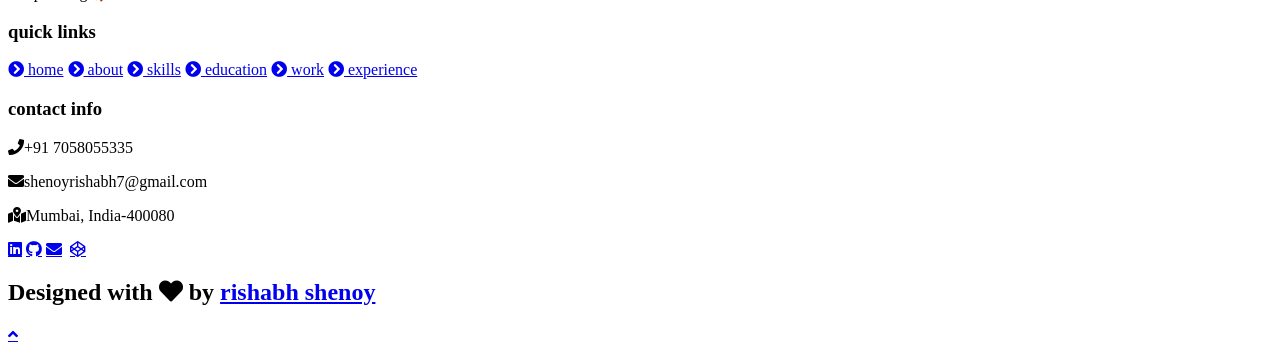
==== commit 71adbbb2: "added updated resume" ====
--- a/index.html
+++ b/index.html
@@ -61,7 +61,7 @@
       </div>
     </div>
 <div class="image">
-    <img draggable="false" class="tilt" src="./assets/images/hero.png" alt="">
+    <img draggable="false" class="tilt" src="./assets/images/favicon.png" alt="">
 </div>
 </section>
 <!-- hero section ends -->
@@ -144,7 +144,7 @@
         <img draggable="false" src="https://tse3.mm.bing.net/th/id/OIP.AGT8LSSMxgZxEWXsAmyWMgHaFj?pid=Api&P=0&h=180" alt="">
         </div>
         <div class="content">
-        <h3>Bachelor of Engineering in Information Technology</h3>
+        <h3>Bachelor of Technology in Computer Engineering</h3>
         <p>Sardar Patel Institute of Technology | Mumbai University</p>
         <h4>2023-2027 | Pursuing</h4>
         </div>
@@ -210,11 +210,11 @@
     <div class="container right">
       <div class="content">
         <div class="tag">
-          <h2>Self Employed</h2>
-        </div>
-        <div class="desc">
-            <h3>Full Stack Developer</h3>
-            <p>Oct 2021 - present</p>
+          <h2>Coder Army</h2>
+        </div>
+        <div class="desc">
+            <h3>Software Development Intern</h3>
+            <p>Oct 2025 - Dec 2025</p>
         </div>
       </div>
     </div>
@@ -222,11 +222,11 @@
     <div class="container left">
       <div class="content">
         <div class="tag">
-          <h2>Mapstreak Flyseas</h2>
-        </div>
-        <div class="desc">
-            <h3>Web Developer | Internship</h3>
-            <p>June 2021 - Dec 2021</p>
+          <h2>Coder Army</h2>
+        </div>
+        <div class="desc">
+            <h3>Web Developer Internship</h3>
+            <p>Aug 2025 - Oct 2025</p>
         </div>
       </div>
     </div>
@@ -234,11 +234,11 @@
     <div class="container right">
       <div class="content">
         <div class="tag">
-          <h2>The Spark Foundation</h2>
-        </div>
-        <div class="desc">
-            <h3>Website Developer | Internship</h3>
-            <p>May 2021 - June 2021</p>
+          <h2>Triblet - SPTBI</h2>
+        </div>
+        <div class="desc">
+            <h3>App Developer Internship</h3>
+            <p>May 2025 - Jun 2025</p>
         </div>
       </div>
     </div>
@@ -246,16 +246,16 @@
     <div class="container left">
       <div class="content">
         <div class="tag">
-          <h2>The Spark Foundation</h2>
-        </div>
-        <div class="desc">
-            <h3>Mobile Application Developer | Internship</h3>
-            <p>April 2021 - May 2021</p>
-        </div>
-      </div>
-    </div>
-
-    <div class="container right">
+          <h2>OLake by DataZip</h2>
+        </div>
+        <div class="desc">
+            <h3>Open Source Developer</h3>
+            <p>Feb 2025 - Apr 2025</p>
+        </div>
+      </div>
+    </div>
+
+    <!-- <div class="container right">
       <div class="content">
         <div class="tag">
           <h2>Frshr Technologies</h2>
@@ -277,7 +277,7 @@
             <p>March 2021 - April 2021</p>
         </div>
       </div>
-    </div>
+    </div> -->
   </div>
 
   <div class="morebtn">
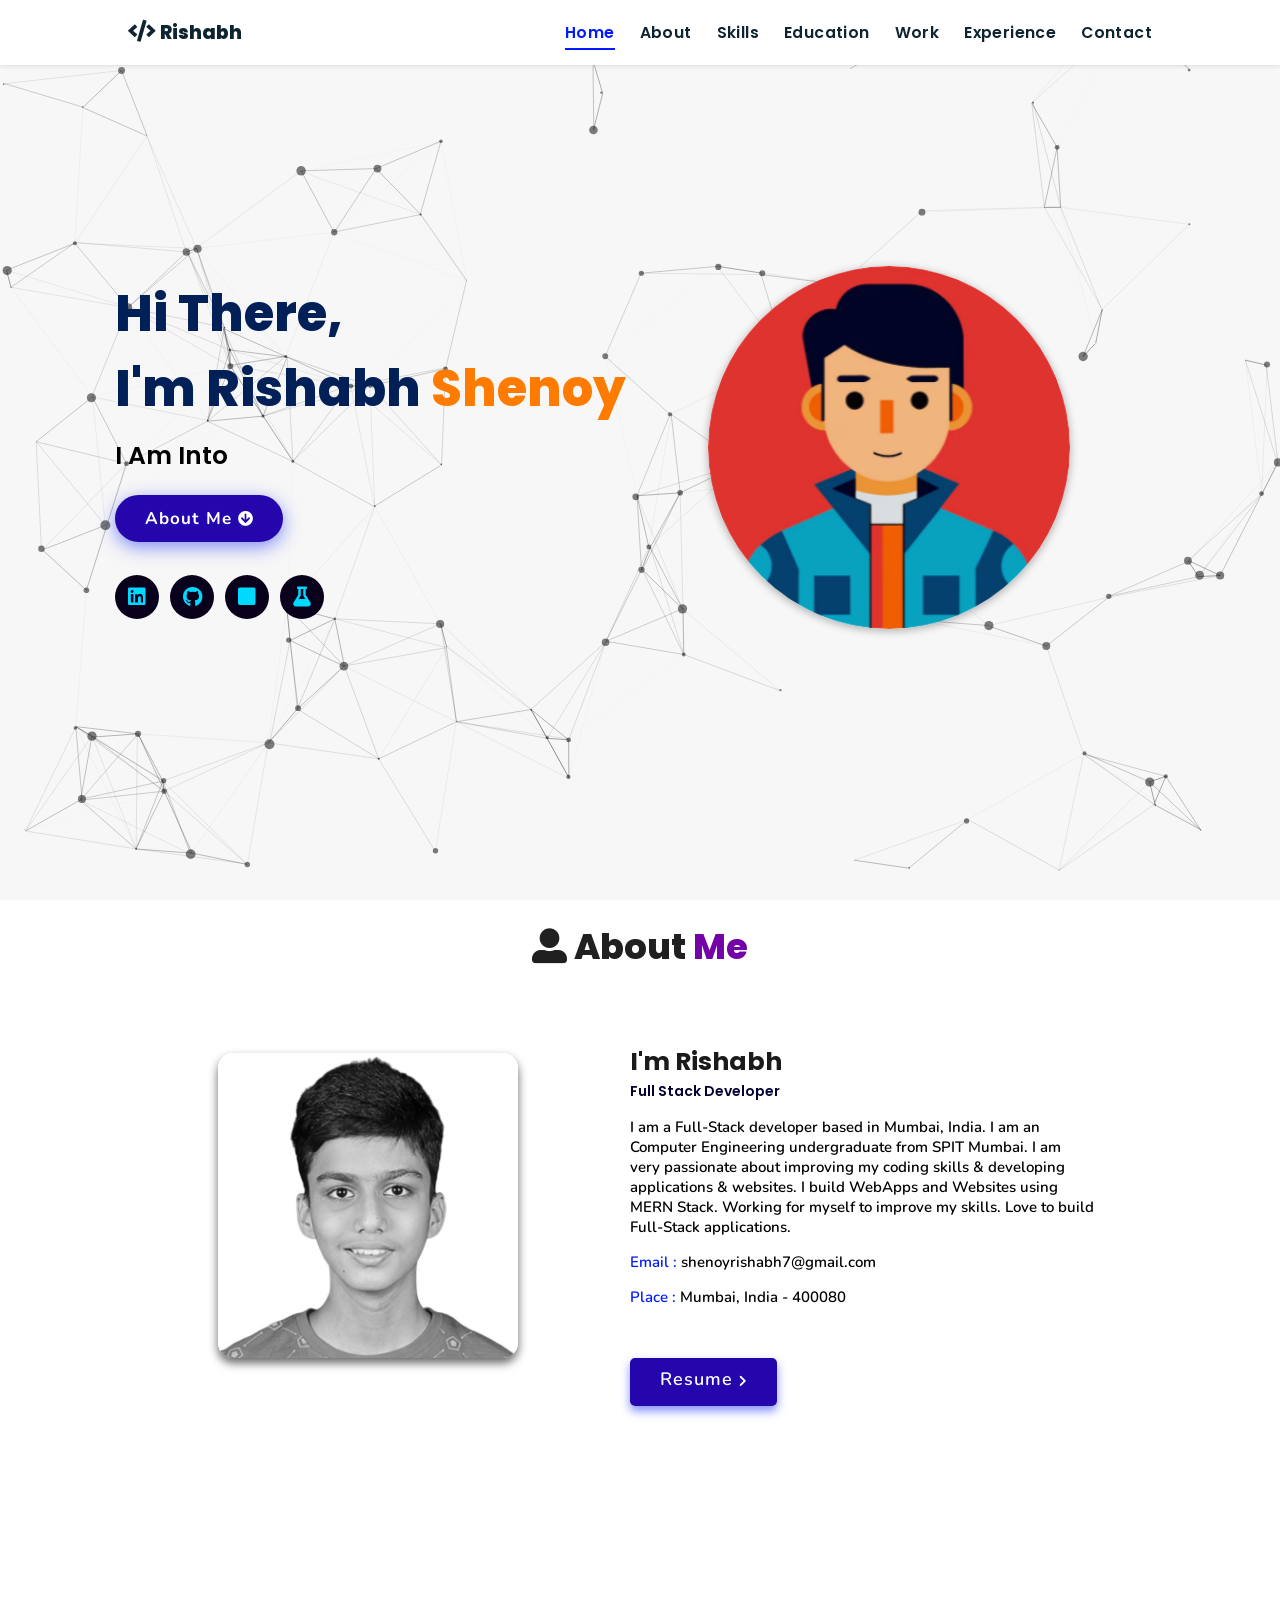
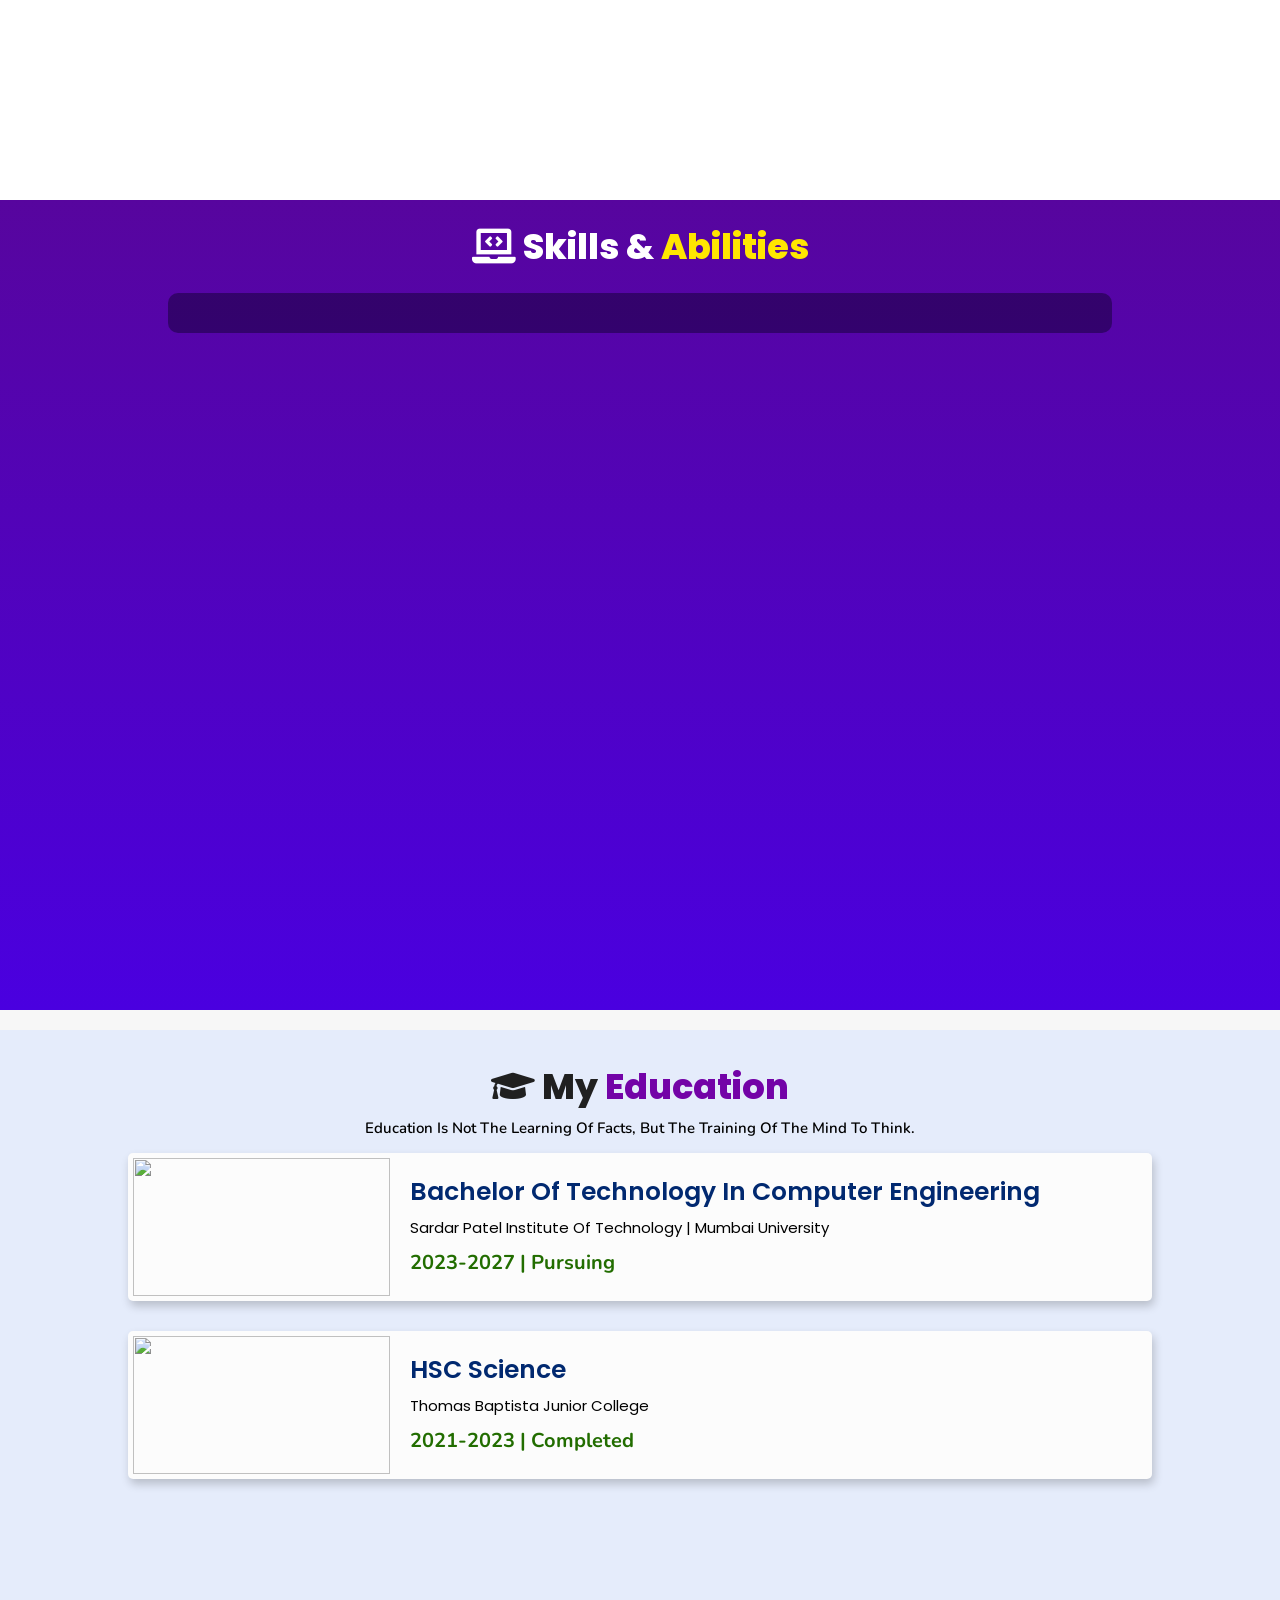
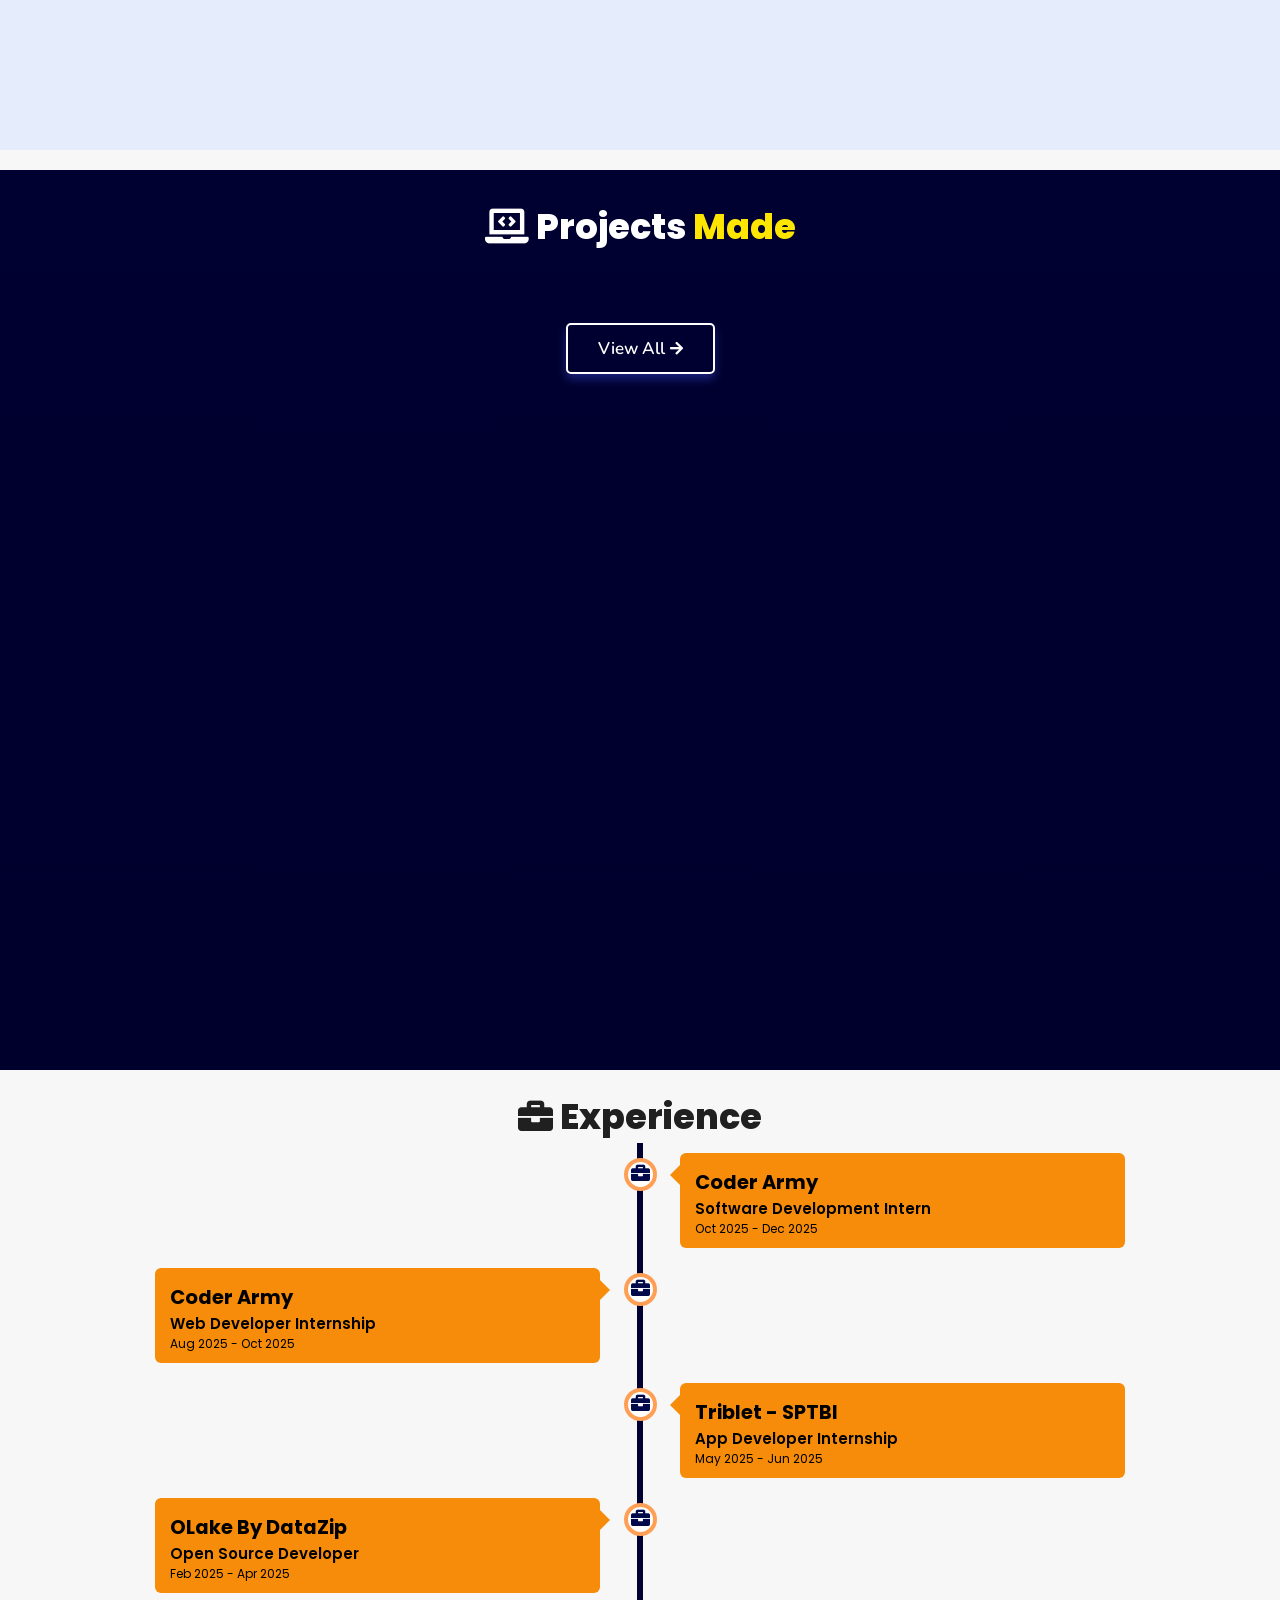
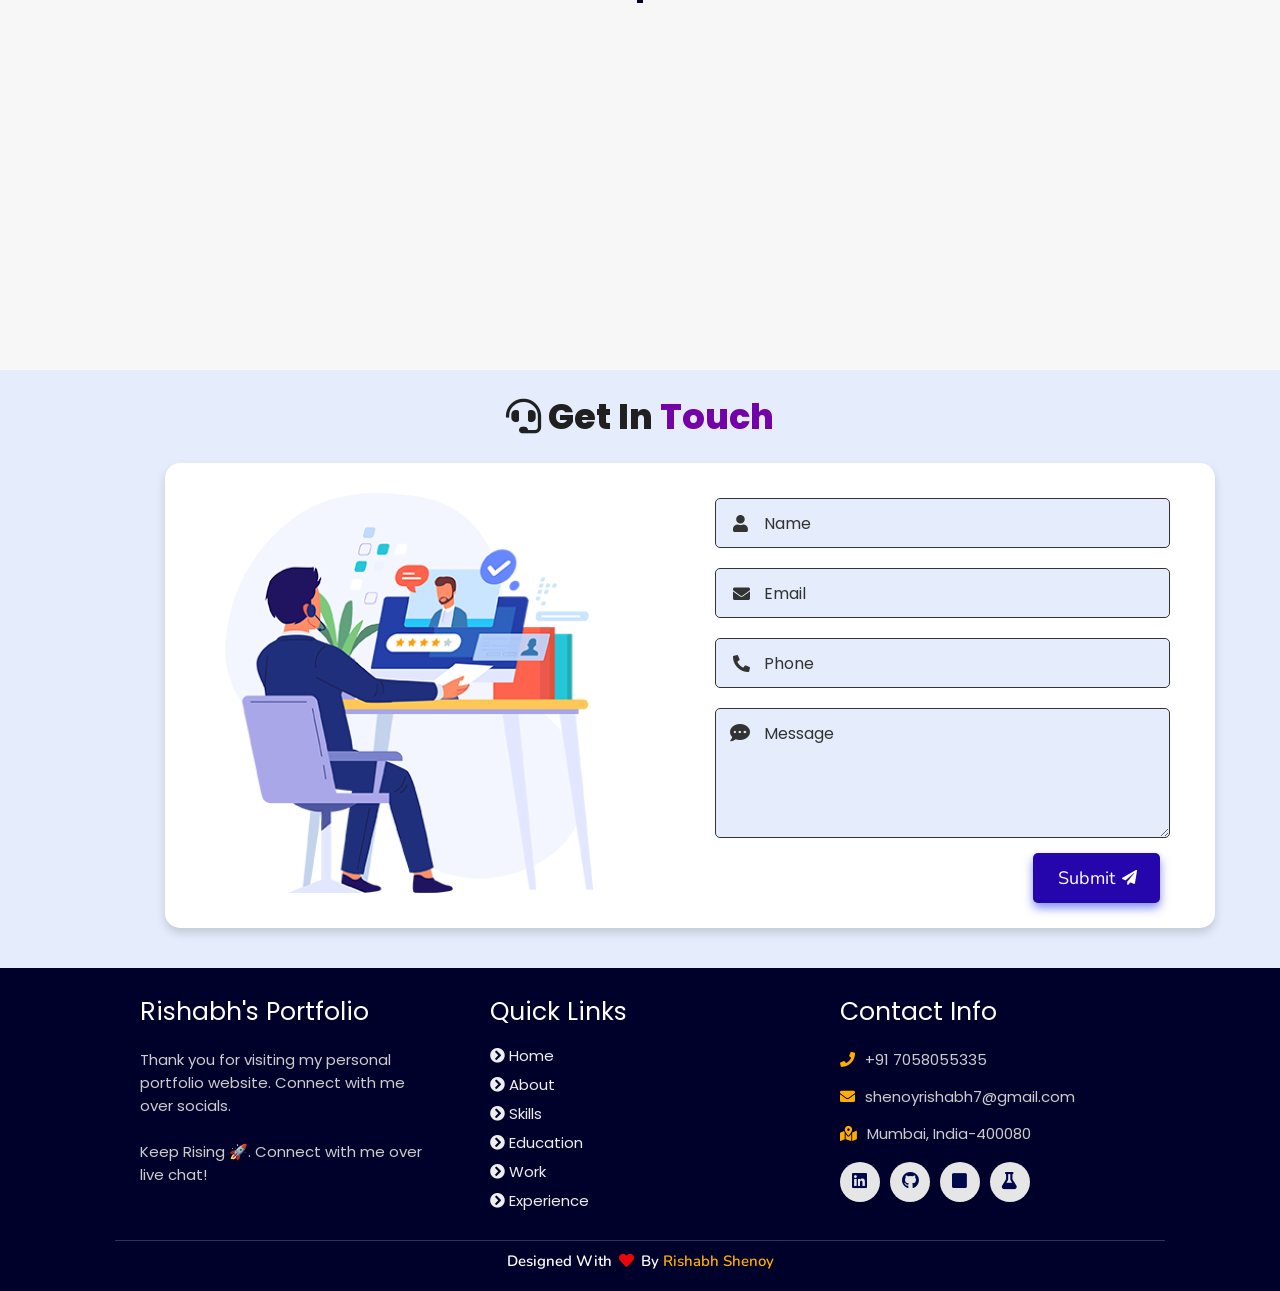
==== commit ff089612: "update projects page" ====
--- a/index.html
+++ b/index.html
@@ -23,7 +23,7 @@
 
 <!-- navbar starts -->
 <header>
-        <a href="/" class="logo"><i class="fab fa-node-js"></i> Rishabh</a>
+        <a href="#home" class="logo"><i class="fas fa-code"></i> Rishabh</a>
 
         <div id="menu" class="fas fa-bars"></div>
         <nav class="navbar">
@@ -55,8 +55,8 @@
         <ul class="social-icons">
           <li><a class="linkedin" aria-label="LinkedIn" href="https://www.linkedin.com/in/rishabh-shenoy-3b3566286/" target="_blank"><i class="fab fa-linkedin"></i></a></li> 
           <li><a class="github" aria-label="GitHub" href="https://github.com/CodingEnthusiastic" target="_blank"><i class="fab fa-github"></i></a></li>
-          <li><a class="twitter" aria-label="Codeforces" href="https://codeforces.com/profile/tenperformer" target="_blank"><i class="fab fa-twitter"></i></a></li>
-          <li><a class="telegram" aria-label="CodeChef" href="https://www.codechef.com/users/rishabh_55" target="_blank"><i class="fab fa-telegram-plane"></i></a></li>
+          <li><a class="codeforces" aria-label="Codeforces" href="https://codeforces.com/profile/tenperformer" target="_blank"><i class="fas fa-square"></i></a></li>
+          <li><a class="codechef" aria-label="CodeChef" href="https://www.codechef.com/users/rishabh_55" target="_blank"><i class="fas fa-flask"></i></a></li>
         </ul>
       </div>
     </div>
@@ -192,7 +192,7 @@
 </div>
 
 <div class="viewall">
-  <a href="/projects" class="btn"><span>View All</span>
+  <a href="./projects/all.html" class="btn"><span>View All</span>
     <i class="fas fa-arrow-right"></i>
 </a>
 </div>
@@ -279,14 +279,6 @@
       </div>
     </div> -->
   </div>
-
-  <div class="morebtn">
-    <a href="/experience" class="btn"><span>View All</span>
-      <i class="fas fa-arrow-right"></i>
-  </a>
-  </div>
-
-</div>
 
 </section>
 <!-- experience section ends -->
@@ -361,9 +353,8 @@
 
               <a href="https://www.linkedin.com/in/rishabh-shenoy-3b3566286/" class="fab fa-linkedin" aria-label="LinkedIn" target="_blank"></a>
               <a href="https://github.com/CodingEnthusiastic" class="fab fa-github" aria-label="GitHub" target="_blank"></a>
-              <a href="mailto:shenoyrishabh7@gmail.com" class="fas fa-envelope" aria-label="Mail" target="_blank"></a>
-              <a href="https://codeforces.com/profile/tenperformer" class="fab fa-codeforces" aria-label="Codeforces" target="_blank"></a>
-              <a href="https://www.codechef.com/users/rishabh_55" class="fab fa-codepen" aria-label="CodeChef" target="_blank"></a>
+              <a href="https://codeforces.com/profile/tenperformer" class="fas fa-square" aria-label="Codeforces" target="_blank"></a>
+              <a href="https://www.codechef.com/users/rishabh_55" class="fas fa-flask" aria-label="CodeChef" target="_blank"></a>
           </div>
       </div>
   </div>
--- a/assets/css/style.css
+++ b/assets/css/style.css
@@ -0,0 +1,1238 @@
+@import url("https://fonts.googleapis.com/css2?family=Poppins:wght@400;600;700&display=swap");
+@import url("https://fonts.googleapis.com/css2?family=Nunito:ital,wght@0,300;0,400;0,600;0,700;1,300;1,400&display=swap");
+
+* {
+  margin: 0;
+  padding: 0;
+  box-sizing: border-box;
+  text-decoration: none;
+  outline: none;
+  border: none;
+  text-transform: capitalize;
+  transition: all 0.2s linear;
+}
+html {
+  font-size: 62.5%;
+  overflow-x: hidden;
+  scroll-behavior: smooth;
+}
+body {
+  background: #f7f7f7;
+  font-family: "Poppins", sans-serif;
+}
+
+*::selection {
+  background: #2b3dda;
+  color: #fff;
+}
+
+html {
+  font-size: 62.5%;
+  overflow-x: hidden;
+}
+html::-webkit-scrollbar {
+  width: 0.8rem;
+}
+html::-webkit-scrollbar-track {
+  background: rgb(235, 202, 245);
+}
+html::-webkit-scrollbar-thumb {
+  background: #420177;
+}
+
+/* pre loader start */
+.loader-container {
+  position: fixed;
+  top: 0;
+  left: 0;
+  z-index: 10000;
+  background: #e6eff1;
+  display: flex;
+  align-items: center;
+  justify-content: center;
+  height: 100%;
+  width: 100%;
+}
+.loader-container.fade-out {
+  top: -120%;
+}
+/* pre loader end */
+
+/* navbar starts */
+header {
+  position: fixed;
+  top: 0;
+  left: 0;
+  right: 0;
+  z-index: 1000;
+  display: flex;
+  align-items: center;
+  justify-content: space-between;
+  padding: 1.7rem 10%;
+  height: 6.5rem;
+  background-color: #fff;
+  box-shadow: 0 1px 4px rgba(146, 161, 176, 0.3);
+}
+section {
+  min-height: 100vh;
+  padding: 2rem 9%;
+}
+.heading {
+  font-size: 3.5rem;
+  color: rgb(32, 32, 32);
+  font-weight: 800;
+  text-align: center;
+}
+.heading span {
+  color: rgb(115, 3, 167);
+}
+header .logo {
+  font-size: 1.9rem;
+  font-weight: 800;
+  text-decoration: none;
+  color: #0e2431;
+}
+header .logo i {
+  font-size: 2.2rem;
+}
+header .logo:hover {
+  color: #fc8c05;
+}
+header .navbar ul {
+  list-style: none;
+  display: flex;
+  justify-content: center;
+  align-items: center;
+}
+header .navbar li {
+  margin-left: 2.5rem;
+}
+header .navbar ul li a {
+  font-size: 1.57rem;
+  color: #0e2431;
+  font-weight: 600;
+  text-decoration: none;
+  letter-spacing: 0.04rem;
+  transition: 0.2s;
+}
+header .navbar ul li a.active,
+header .navbar ul li a:hover {
+  color: #011aff;
+  border-bottom: 0.2rem solid #011aff;
+  padding: 0.5rem 0;
+}
+/* navbar ends */
+
+/* hamburger icon starts*/
+#menu {
+  font-size: 3rem;
+  cursor: pointer;
+  color: rgb(24, 2, 63);
+  display: none;
+}
+@media (max-width: 768px) {
+  #menu {
+    display: block;
+  }
+  header .navbar {
+    position: fixed;
+    top: 6.5rem;
+    right: -120%;
+    width: 75%;
+    height: 100%;
+    text-align: left;
+    align-items: flex-start;
+    background-color: #0e0f31;
+  }
+  header .navbar ul {
+    flex-flow: column;
+    padding: 1rem;
+  }
+  header .navbar ul li {
+    text-align: center;
+    width: 100%;
+    margin: 1rem 0;
+    border-radius: 0.5rem;
+    width: 26rem;
+  }
+  header .navbar ul li a {
+    display: block;
+    padding: 1rem;
+    text-align: left;
+    color: #fff;
+    font-size: 2rem;
+  }
+  header .navbar ul li a.active,
+  header .navbar ul li a:hover {
+    padding: 1rem;
+    color: #fff;
+    border-radius: 0.5rem;
+    border-bottom: 0.5rem solid #011aff;
+  }
+  .fa-times {
+    transform: rotate(180deg);
+  }
+  header .navbar.nav-toggle {
+    right: 0;
+  }
+}
+/* hamburger icon ends */
+
+/* hero section starts*/
+.home {
+  position: relative;
+  display: flex;
+  flex-wrap: wrap;
+  gap: 1.5rem;
+  min-height: 100vh;
+  align-items: center;
+}
+.home #particles-js {
+  position: absolute;
+  top: 0;
+  left: 0;
+  height: 100%;
+  width: 100%;
+}
+.home::before {
+  content: "";
+  position: absolute;
+  top: 0;
+  left: 0;
+  height: 100%;
+  width: 100%;
+}
+.home .content {
+  flex: 1 1 40rem;
+  padding-top: 1rem;
+  z-index: 1;
+}
+.home .image {
+  flex: 1 1 40rem;
+  z-index: 1;
+}
+.home .image img {
+  width: 70%;
+  margin-left: 6rem;
+  border-radius: 50%;
+  box-shadow: 0 2px 8px rgba(0, 0, 0, 0.3);
+  cursor: pointer;
+}
+.home .image img:hover {
+  box-shadow: 0 5px 15px rgba(0, 0, 0, 0.5);
+}
+.home .content h2 {
+  font-size: 5rem;
+  font-weight: 800;
+  color: #002057;
+}
+.home .content h2 span {
+  font-size: 5rem;
+  font-weight: 800;
+  color: #ff7b00;
+}
+.home .content p {
+  font-size: 2.5rem;
+  color: #000;
+  font-weight: 600;
+  padding: 1rem 0;
+}
+.home .content p span {
+  font-size: 2.5rem;
+  color: rgb(148, 8, 8);
+  font-weight: 600;
+  padding: 1rem 0;
+}
+.home .btn {
+  margin-top: 1rem;
+  position: absolute;
+  line-height: 0;
+  padding: 1.6rem 3rem;
+  border-radius: 4em;
+  transition: 0.5s;
+  color: #fff;
+  background: #2506ad;
+  box-shadow: 0px 5px 18px rgba(48, 68, 247, 0.6);
+  font-family: "Nunito", sans-serif;
+}
+.home .btn span {
+  font-weight: 700;
+  font-size: 1.7rem;
+  letter-spacing: 0.1rem;
+}
+.home .btn i {
+  margin-left: 0.3rem;
+  font-size: 1.5rem;
+  transition: 0.3s;
+}
+.home .btn:hover {
+  background: #1a047e;
+}
+.home .btn:hover i {
+  transform: translateX(5px);
+}
+/* social icons start */
+.socials {
+  position: relative;
+  margin-top: 9rem;
+}
+.socials .social-icons {
+  padding-left: 0;
+  margin-bottom: 0;
+  list-style: none;
+}
+.socials .social-icons li {
+  display: inline-block;
+  margin-bottom: 14px;
+}
+.social-icons a {
+  font-size: 2rem;
+  display: inline-block;
+  line-height: 44px;
+  color: #00d9ff;
+  background-color: #09011b;
+  width: 44px;
+  height: 44px;
+  text-align: center;
+  margin-right: 8px;
+  border-radius: 100%;
+  -webkit-transition: all 0.2s linear;
+  -o-transition: all 0.2s linear;
+  transition: all 0.2s linear;
+}
+.social-icons a:active,
+.social-icons a:focus,
+.social-icons a:hover {
+  color: #fff;
+  background-color: #0685da;
+}
+.social-icons a.github:hover {
+  background-color: #0e0e0e;
+}
+.social-icons a.twitter:hover {
+  background-color: #00aced;
+}
+.social-icons a.linkedin:hover {
+  background-color: #007bb6;
+}
+.social-icons a.dev:hover {
+  background-color: #070707;
+}
+.social-icons a.instagram:hover {
+  background-color: #ee00da;
+}
+/* social icons end */
+
+/* hero media queries starts*/
+@media (max-width: 450px) {
+  .home .btn {
+    margin: 4rem 0;
+  }
+  .socials {
+    margin-top: 12rem;
+  }
+  .home .image img {
+    margin-top: -12rem;
+  }
+  .home .content p {
+    font-size: 2.2rem;
+  }
+  .home .content p span {
+    font-size: 2.2rem;
+  }
+}
+/* hero media queries ends*/
+/* hero section end */
+
+/* about section starts */
+.about {
+  background: rgb(255, 255, 255);
+}
+.about .row {
+  display: flex;
+  flex-direction: row;
+  gap: 2rem;
+  flex-wrap: wrap;
+  padding: 4rem;
+}
+.about .row .image {
+  text-align: center;
+  flex: 1 1 35rem;
+}
+.about .row .image img {
+  margin: 4rem;
+  width: 30rem;
+  height: auto;
+  border-radius: 5%;
+  box-shadow: 0 5px 10px rgba(0, 0, 0, 0.6);
+  mix-blend-mode: luminosity;
+  transition: 0.3s;
+  cursor: pointer;
+}
+.about .row .image img:hover {
+  mix-blend-mode: normal;
+}
+.about .row .content {
+  flex: 1 1 45rem;
+  padding: 3rem;
+}
+.about .row .content h3 {
+  color: rgb(27, 27, 27);
+  font-size: 2.5rem;
+}
+.about .row .content .tag {
+  font-size: 1.4rem;
+  color: #020133;
+  font-weight: 600;
+  margin-top: 1rem;
+}
+.about .row .content p {
+  font-size: 1.5rem;
+  margin-top: 1.5rem;
+  font-family: "Nunito";
+  font-weight: 600;
+  text-transform: none;
+}
+.about .row .content .box-container {
+  display: flex;
+  flex-wrap: wrap;
+  gap: 1.5rem;
+  font-family: "Nunito";
+  font-weight: 600;
+}
+.about .row .content .box-container .box p {
+  text-transform: none;
+}
+.about .row .content .box-container .box p span {
+  color: #011aff;
+}
+.resumebtn {
+  margin-top: 6rem;
+}
+.resumebtn .btn {
+  padding: 1.7rem 3rem;
+  border-radius: 0.5em;
+  transition: 0.3s;
+  color: #fff;
+  background: #2506ad;
+  box-shadow: 0px 5px 10px rgba(48, 68, 247, 0.6);
+  font-family: "Nunito", sans-serif;
+}
+.resumebtn .btn span {
+  font-weight: 600;
+  font-size: 1.8rem;
+  letter-spacing: 0.1rem;
+}
+.resumebtn .btn i {
+  margin-left: 0.3rem;
+  font-size: 1.2rem;
+  transition: 0.3s;
+}
+.resumebtn .btn:hover {
+  background: #1a047e;
+}
+.resumebtn .btn:hover i {
+  transform: translateX(5px);
+}
+/* about media queries starts*/
+@media screen and (max-width: 600px) {
+  .about .row .image {
+    margin-top: 2rem;
+  }
+  .about .row .image img {
+    margin: 0 auto;
+    width: 80%;
+    mix-blend-mode: normal;
+  }
+  .about .row {
+    padding: 0.5rem;
+    margin-bottom: 7rem;
+  }
+  .about .row .content {
+    padding: 1rem;
+  }
+  .about .row .content .box-container {
+    gap: 0;
+  }
+}
+/* about media queries ends*/
+/* about section ends */
+
+/* skills section starts */
+.skills {
+  min-height: 90vh;
+  background: linear-gradient(to bottom, #57059e, #4a00e0);
+}
+.skills h2 {
+  color: #fff;
+}
+.skills .heading span {
+  color: rgb(255, 230, 0);
+}
+.skills .container {
+  background: rgba(0, 0, 22, 0.4);
+  color: #fff;
+  border-radius: 1rem;
+  padding: 2rem;
+  width: 90%;
+  margin: auto;
+  margin-top: 2rem;
+}
+.skills .container .row {
+  display: grid;
+  grid-template-columns: repeat(6, 1fr);
+  flex-wrap: wrap;
+  gap: 1.8rem;
+}
+.skills .container .bar {
+  margin-bottom: 15px;
+  padding: 10px;
+  border-radius: 1rem;
+  box-shadow: 0 4px 10px rgba(0, 0, 0, 0.2);
+  background: rgba(0, 0, 22, 0.9);
+  transition: 0.2s;
+}
+.skills .container .bar:hover {
+  box-shadow: 0 8px 10px rgba(0, 2, 68, 0.8) !important;
+  background-color: rgba(0, 0, 0, 0.9) !important;
+}
+.skills .container .bar .info {
+  display: flex;
+  flex-direction: column;
+  align-items: center;
+  gap: 1rem;
+  margin-top: 1rem;
+}
+.skills .container .bar .info i {
+  font-size: 4rem;
+}
+.skills .container .bar .info span {
+  font-size: 2rem;
+  font-weight: 500;
+  font-family: "Poppins";
+  margin-left: 0.5rem;
+}
+/* skills media queries starts*/
+@media screen and (max-width: 600px) {
+  .skills .container {
+    padding: 0;
+    margin: 0;
+  }
+  .skills .container .row {
+    grid-template-columns: repeat(2, 1fr);
+    margin: 1rem;
+    padding: 2rem 0.2rem 2rem 0.2rem;
+    gap: 1rem;
+  }
+  .skills .container {
+    margin-top: 5px;
+    width: 100%;
+  }
+}
+/* skills media queries ends*/
+/* skills section ends */
+
+/* education section starts */
+.education {
+  background: #e5ecfb;
+  min-height: 80vh;
+  padding: 3rem 0;
+  margin: 2rem 0;
+}
+.education .qoute {
+  font-size: 1.5rem;
+  text-align: center;
+  font-family: "Nunito", sans-serif;
+  font-weight: 600;
+  margin-top: 0.5rem;
+}
+.education .box-container {
+  display: flex;
+  flex-wrap: wrap;
+  justify-content: center;
+  align-items: center;
+  flex-direction: column;
+}
+.education .box-container .box {
+  display: flex;
+  flex-direction: row;
+  width: 80%;
+  border-radius: 0.5rem;
+  box-shadow: 0.2rem 0.5rem 1rem rgba(0, 0, 0, 0.2);
+  text-align: center;
+  position: relative;
+  margin: 1.5rem 0;
+  overflow: hidden;
+  transition: 0.3s;
+  background: rgb(252, 252, 252);
+  padding: 0.5rem;
+}
+.education .box-container .box:hover {
+  transform: scale(1.03);
+  box-shadow: 1rem 0.5rem 1.2rem rgba(0, 0, 0, 0.3);
+}
+.education .box-container .box .image {
+  flex: 1 1 20rem;
+  width: 100%;
+}
+.education .box-container .box img {
+  object-fit: cover;
+  position: relative;
+  width: 100%;
+  height: 100%;
+}
+.education .box-container .box .content {
+  position: relative;
+  display: flex;
+  flex-direction: column;
+  padding: 1rem;
+  flex-wrap: wrap;
+  flex: 1 1 70rem;
+}
+.education .box-container .box .content h3 {
+  font-size: 2.5rem;
+  color: #012970;
+  padding: 0.5rem 0;
+  font-weight: 600;
+  text-align: left;
+  margin-left: 1rem;
+}
+.education .box-container .box .content p {
+  font-size: 1.5rem;
+  margin-left: 1rem;
+  text-align: left;
+}
+.education h4 {
+  font-size: 2rem;
+  color: rgb(34, 109, 0);
+  text-align: left;
+  margin: 1rem;
+  font-family: "Nunito", sans-serif;
+  font-weight: 700;
+}
+
+/* education media queries starts*/
+@media screen and (max-width: 600px) {
+  .education .box-container .box {
+    flex-direction: column;
+    width: 100%;
+  }
+  .education .box-container .box .image {
+    width: 100%;
+    height: 25rem;
+  }
+  .education .box-container .box img {
+    width: 100%;
+  }
+  .education .box-container .box .content {
+    position: relative;
+    display: flex;
+    flex-direction: column;
+    padding: 1rem;
+    flex-wrap: wrap;
+    flex: 0;
+  }
+  .education .btns {
+    margin-top: 2rem;
+    margin-left: 1rem;
+    margin-right: 1rem;
+    flex-wrap: wrap;
+  }
+}
+/* education media queries ends*/
+/* education section ends */
+
+/* work section starts */
+.work {
+  /* background: #010124; */
+  background: linear-gradient(to bottom, #000031, #00002c);
+}
+.work h2 {
+  color: #fff;
+  padding: 1rem;
+}
+.work .heading span {
+  color: rgb(255, 230, 0);
+}
+.work .box-container {
+  display: flex;
+  flex-wrap: wrap;
+  gap: 2.5rem;
+  margin: 3rem;
+  justify-content: center;
+}
+.work .box-container .box {
+  flex: 1 1 30rem;
+  border-radius: 0.5rem;
+  box-shadow: 0 0.5rem 1rem rgba(0, 0, 0, 0.1);
+  position: relative;
+  overflow: hidden;
+  height: 35rem;
+  transition: 0.3s ease;
+}
+.work .box-container .box img {
+  height: 100%;
+  width: 100%;
+  object-fit: cover;
+}
+.work .box-container .box .content {
+  height: 100%;
+  width: 100%;
+  position: absolute;
+  top: 85%;
+  left: 0;5);
+  display: flex;
+  flex-direction: column;
+  transition: top 0.3s ease
+  flex-direction: column;
+}
+.work .box-container .box .content .tag {
+  display: flex;
+  flex-direction: row;
+  justify-content: space-between;
+  align-items: center;
+  height: 4.5rem;
+  width: 100%;
+  padding-right: 1rem;
+  background: #ffd900;
+  position: relative
+  background: #ffd900;
+}
+.work .box-container .box .content .tag h3 {
+  font-size: 2rem;
+}0
+.work .box-container .box:hover .content {
+  top: 25%;
+}1.5rem;
+  display: flex;
+  flex-direction: column;
+  justify-content: center;
+  flex: 1;
+  overflow-y: auto
+  flex-direction: column;
+  justify-content: center;
+}
+.work .desc p {
+  font-size: 1.5rem;
+}
+.work .desc .btns {
+  display: flex;
+  justify-cont1.5rem;
+  gap: 1nt: space-between;
+  width: 100%;
+  margin-top: 2rem;
+}
+.work .desc rem 1.5rem;
+  border-radius: 0.5rem;
+  font-size: 1.3rem;
+  color: #fff;
+  background: rgb(12, 12, 12);
+  transition: all 0.3s ease;
+  flex: 1;
+  text-align: center
+  color: #fff;
+  background: rgb(12, 12, 12);
+  margin-right: 2rem;
+}
+.work .desc .btns .btn:hover {
+  background: #310ae0f5;
+}
+.work .viewall {
+  display: flex;
+  justify-content: center;
+}
+.work .viewall .btn {
+  position: relative;
+  line-height: 0;
+  padding: 1.6rem 3rem;
+  border-radius: 0.5em;
+  transition: 0.5s;
+  color: rgb(255, 255, 255);
+  font-weight: 700;
+  border: 2px solid #fff;
+  box-shadow: 0px 5px 10px rgba(65, 84, 241, 0.4);
+  text-align: center;
+}
+.work .viewall .btn span {
+  font-weight: 600;
+  font-size: 1.7rem;
+  font-family: "Nunito", sans-serif;
+}
+.work .viewall .btn i {
+  margin-left: 0.3rem;
+  font-size: 1.5rem;
+  transition: 0.3s;
+}
+.work .viewall .btn:hover {
+  background: #fff;
+  color: #000;
+}
+.work .viewall .btn:hover i {
+  transform: translateX(5px);
+}
+/* work section ends */
+
+/* experience section starts */
+.experience .timeline {
+  position: relative;
+  max-width: 1200px;
+  margin: 0 auto;
+}
+.experience .timeline::after {
+  content: "";
+  position: absolute;
+  width: 6px;
+  background: #020133;
+  top: 0;
+  bottom: 0;
+  left: 50%;
+  margin-left: -3px;
+  z-index: -2;
+}
+.experience .container {
+  padding: 10px 40px;
+  position: relative;
+  background-color: inherit;
+  width: 50%;
+}
+/*circles on timeline*/
+.experience .container::after {
+  content: "\f0b1";
+  position: absolute;
+  width: 25px;
+  height: 25px;
+  right: -17px;
+  background-color: rgb(255, 255, 255);
+  border: 4px solid #ff9f55;
+  top: 15px;
+  border-radius: 50%;
+  z-index: 100;
+  font-size: 1.89rem;
+  text-align: center;
+  font-weight: 600;
+  color: #02094b;
+  font-family: "Font Awesome\ 5 Free";
+}
+.experience .left {
+  left: 0;
+}
+.experience .right {
+  left: 50%;
+}
+/* arrows pointing right */
+.experience .left::before {
+  content: " ";
+  height: 0;
+  position: absolute;
+  top: 22px;
+  width: 0;
+  z-index: 1;
+  right: 30px;
+  border: medium solid #f68c09;
+  border-width: 10px 0 10px 10px;
+  border-color: transparent transparent transparent #f68c09;
+}
+/* arrows pointing left  */
+.experience .right::before {
+  content: " ";
+  height: 0;
+  position: absolute;
+  top: 22px;
+  width: 0;
+  z-index: 1;
+  left: 30px;
+  border: medium solid #f68c09;
+  border-width: 10px 10px 10px 0;
+  border-color: transparent #f68c09 transparent transparent;
+}
+.experience .right::after {
+  left: -16px;
+}
+.experience .content {
+  background-color: #f68c09;
+  position: relative;
+  border-radius: 6px;
+}
+.experience .content .tag {
+  font-size: 1.3rem;
+  padding-top: 1.5rem;
+  padding-left: 1.5rem;
+}
+.experience .content .desc {
+  margin-left: 1.5rem;
+  padding-bottom: 1rem;
+}
+.experience .content .desc h3 {
+  font-size: 1.5rem;
+  font-weight: 600;
+}
+.experience .content .desc p {
+  font-size: 1.2rem;
+}
+/* view all button */
+.morebtn {
+  display: flex;
+  justify-content: center;
+}
+.morebtn .btn {
+  position: relative;
+  line-height: 0;
+  padding: 1.6rem 3rem;
+  border-radius: 0.5em;
+  transition: 0.5s;
+  color: #fff;
+  background: #2506ad;
+  box-shadow: 0px 5px 10px rgba(48, 68, 247, 0.6);
+  text-align: center;
+}
+.morebtn .btn span {
+  font-weight: 600;
+  font-size: 1.7rem;
+  font-family: "Nunito", sans-serif;
+}
+.morebtn .btn i {
+  margin-left: 0.3rem;
+  font-size: 1.5rem;
+  transition: 0.3s;
+}
+.morebtn .btn:hover {
+  background: #1a047e;
+}
+.morebtn .btn:hover i {
+  transform: translateX(5px);
+}
+
+/* Media queries - Responsive timeline on screens less than 600px wide */
+@media screen and (max-width: 600px) {
+  .experience {
+    min-height: 80vh;
+  }
+  .experience .timeline {
+    margin-top: 2rem;
+  }
+  .experience .timeline::after {
+    left: 31px;
+  }
+  .experience .container {
+    width: 100%;
+    padding-left: 8rem;
+    padding-right: 2rem;
+  }
+  .experience .container::after {
+    font-size: 2.2rem;
+  }
+  .experience .container::before {
+    left: 61px;
+    border: medium solid #f68c09;
+    border-width: 10px 10px 10px 0;
+    border-color: transparent #f68c09 transparent transparent;
+  }
+  .experience .left::after {
+    left: 15px;
+  }
+  .experience .right::after {
+    left: 15px;
+  }
+  .experience .right {
+    left: 0%;
+  }
+  .morebtn {
+    margin-top: 3rem;
+  }
+}
+/* experience media queries ends */
+/* experience section ends */
+
+/* contact section starts */
+.contact {
+  background: #e5ecfb;
+  min-height: 60vh;
+}
+.contact .container {
+  max-width: 1050px;
+  width: 100%;
+  background: #fff;
+  border-radius: 1.5rem;
+  margin: 2rem 5rem;
+  box-shadow: 0 5px 10px rgba(0, 0, 0, 0.15);
+}
+.contact .container .content {
+  display: flex;
+  align-items: center;
+  justify-content: space-between;
+  padding: 2.5rem 2rem;
+}
+.contact .content .image-box {
+  max-width: 60%;
+  margin-left: 4rem;
+}
+.contact .content .image-box img {
+  width: 100%;
+  height: 40rem;
+  position: relative;
+}
+.contact .content form {
+  width: 45%;
+  margin-right: 3.5rem;
+}
+form .form-group {
+  display: flex;
+  flex-direction: column;
+  justify-content: center;
+}
+.form-group .field {
+  height: 50px;
+  display: flex;
+  position: relative;
+  margin: 1rem;
+  width: 100%;
+}
+form i {
+  position: absolute;
+  top: 50%;
+  left: 18px;
+  color: rgb(51, 51, 51);
+  font-size: 17px;
+  pointer-events: none;
+  transform: translateY(-50%);
+}
+form .field input,
+form .message textarea {
+  width: 100%;
+  height: 100%;
+  outline: none;
+  padding: 0 16px 0 48px;
+  font-size: 16px;
+  font-family: "Poppins", sans-serif;
+  border-radius: 5px;
+  border: 1px solid rgb(51, 51, 51);
+  background: #e5ecfb;
+}
+.field input::placeholder,
+.message textarea::placeholder {
+  color: rgb(51, 51, 51);
+}
+.field input:focus,
+.message textarea:focus {
+  padding-left: 47px;
+  border: 2px solid rgb(115, 3, 167);
+}
+.field input:focus ~ i,
+.message textarea:focus ~ i {
+  color: rgb(115, 3, 167);
+}
+form .message {
+  position: relative;
+  margin: 1rem;
+  width: 100%;
+}
+form .message i {
+  top: 25px;
+  font-size: 20px;
+  left: 15px;
+}
+form .message textarea {
+  min-height: 130px;
+  max-height: 230px;
+  max-width: 100%;
+  min-width: 100%;
+  padding: 12px 20px 0 48px;
+}
+form .message textarea::-webkit-scrollbar {
+  width: 0px;
+}
+form .button-area {
+  display: flex;
+  float: right;
+  flex-direction: row-reverse;
+}
+.button-area button {
+  color: #fff;
+  border: none;
+  outline: none;
+  font-size: 1.8rem;
+  cursor: pointer;
+  border-radius: 5px;
+  padding: 13px 25px;
+  background: #2506ad;
+  box-shadow: 0px 5px 10px rgba(48, 68, 247, 0.6);
+  transition: 0.3s ease;
+  font-family: "Nunito", sans-serif;
+}
+.button-area button:hover {
+  background: #421cecf5;
+}
+.button-area span {
+  font-size: 17px;
+  padding: 1rem;
+  display: none;
+}
+.button-area button i {
+  position: relative;
+  top: 6px;
+  left: 2px;
+  font-size: 1.5rem;
+  transition: 0.3s;
+  color: #fff;
+}
+.button-area button:hover i {
+  left: 8px;
+}
+/* contact section media queries starts */
+@media (max-width: 900px) {
+  .contact {
+    min-height: 70vh;
+  }
+  .contact .container {
+    margin: 3rem 0 2rem 0;
+  }
+  .contact .container .content {
+    padding: 18px 12px;
+  }
+  .contact .content .image-box {
+    display: none;
+  }
+  .contact .content form {
+    width: 100%;
+    margin-right: 2rem;
+  }
+}
+/* contact section media queries ends */
+/* contact section ends */
+
+/* footer section starts */
+.footer {
+  min-height: auto;
+  padding-top: 0;
+  background: rgb(0, 1, 43);
+}
+.footer .box-container {
+  display: flex;
+  justify-content: center;
+  flex-wrap: wrap;
+}
+.footer .box-container .box {
+  flex: 1 1 25rem;
+  margin: 2.5rem;
+}
+.footer .box-container .box h3 {
+  font-size: 2.5rem;
+  color: #fff;
+  padding-bottom: 1rem;
+  font-weight: normal;
+}
+.footer .box-container .box p {
+  font-size: 1.5rem;
+  color: #ccc;
+  padding: 0.7rem 0;
+  text-transform: none;
+}
+.footer .box-container .box p i {
+  padding-right: 1rem;
+  color: #ffae00;
+}
+.footer .box-container .box a {
+  font-size: 1.5rem;
+  color: rgb(238, 238, 238);
+  padding: 0.3rem 0;
+  display: block;
+}
+.footer .box-container .box a:hover {
+  color: #ffae00;
+}
+.footer .box-container .box .share {
+  display: flex;
+  flex-wrap: wrap;
+  padding: 1rem 0;
+}
+.footer .box-container .box .share a {
+  height: 4rem;
+  width: 4rem;
+  padding: 1rem;
+  text-align: center;
+  border-radius: 5rem;
+  font-size: 1.7rem;
+  margin-right: 1rem;
+  transition: 0.2s;
+  background: rgb(230, 230, 230);
+  color: #02094b;
+  border: none;
+}
+.footer .box-container .box .share a:hover {
+  background: transparent;
+  transform: scale(0.98);
+  border: 0.1rem solid rgb(180, 178, 178);
+  color: #ffae00;
+}
+.footer .credit {
+  padding: 1rem 0 0 0;
+  text-align: center;
+  font-size: 1.5rem;
+  font-family: "Nunito", sans-serif;
+  font-weight: 600;
+  color: #fff;
+  border-top: 0.1rem solid #fff3;
+}
+.footer .credit a {
+  color: #ffae00;
+}
+.footer .fa {
+  color: #e90606;
+  margin: 0 0.3rem;
+  font-size: 1.5rem;
+  animation: pound 0.35s infinite alternate;
+}
+@-webkit-keyframes pound {
+  to {
+    transform: scale(1.1);
+  }
+}
+@keyframes pound {
+  to {
+    transform: scale(1.1);
+  }
+}
+@media (max-width: 450px) {
+  .footer .box-container .box {
+    margin: 1.5rem;
+  }
+  .footer .box-container .box p {
+    padding: 0.7rem;
+  }
+  .footer .box-container .box .share a {
+    padding: 1.2rem;
+  }
+}
+/* footer section ends */
+
+/* common media queries starts*/
+@media (max-width: 450px) {
+  html {
+    font-size: 55%;
+  }
+  body {
+    padding-right: 0;
+  }
+  section {
+    padding: 2rem;
+  }
+}
+/* common media queries ends*/
+
+/* scroll top starts */
+#scroll-top {
+  position: fixed;
+  top: -140%;
+  right: 2rem;
+  padding: 1rem 1.5rem;
+  font-size: 2rem;
+  background: #ffae00;
+  color: rgb(13, 0, 44);
+  border-radius: 50%;
+  transition: 1s linear;
+  z-index: 1000;
+}
+#scroll-top.active {
+  top: calc(100% - 12rem);
+}
+/* scroll top ends */
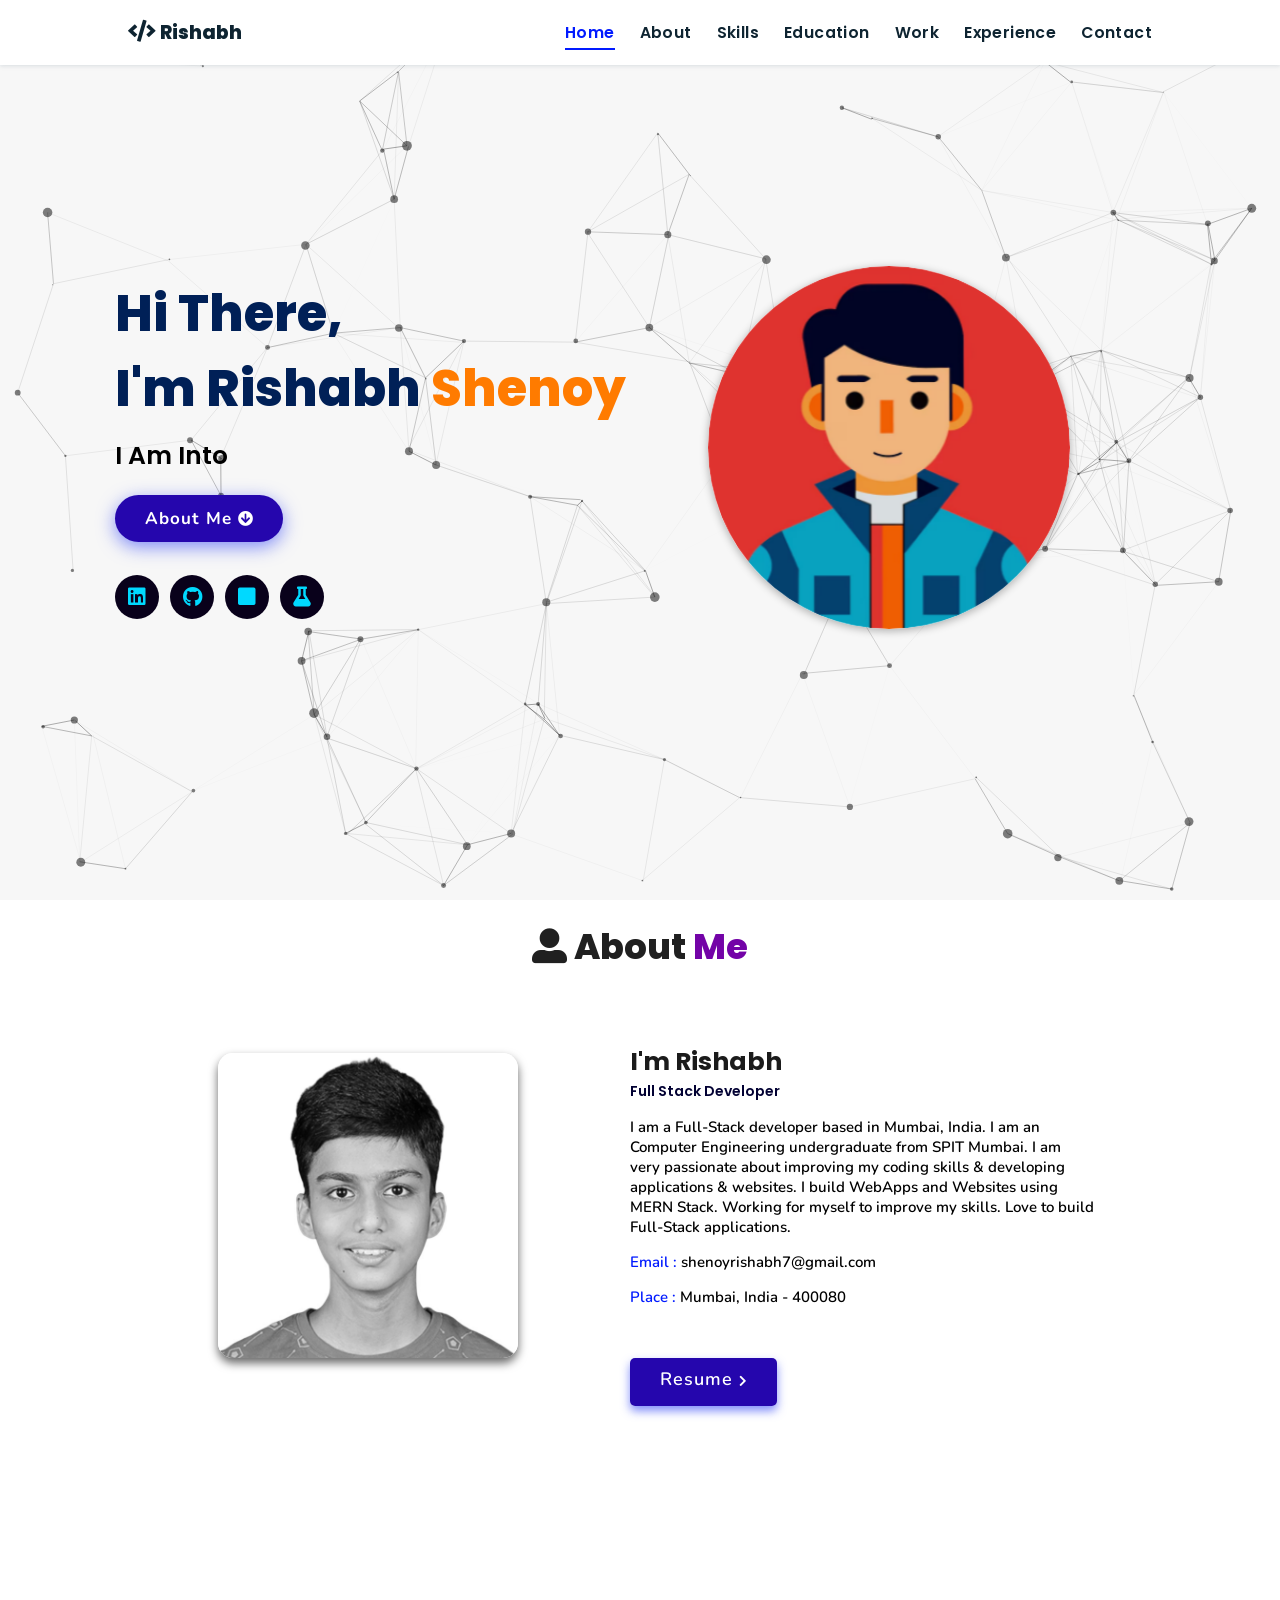
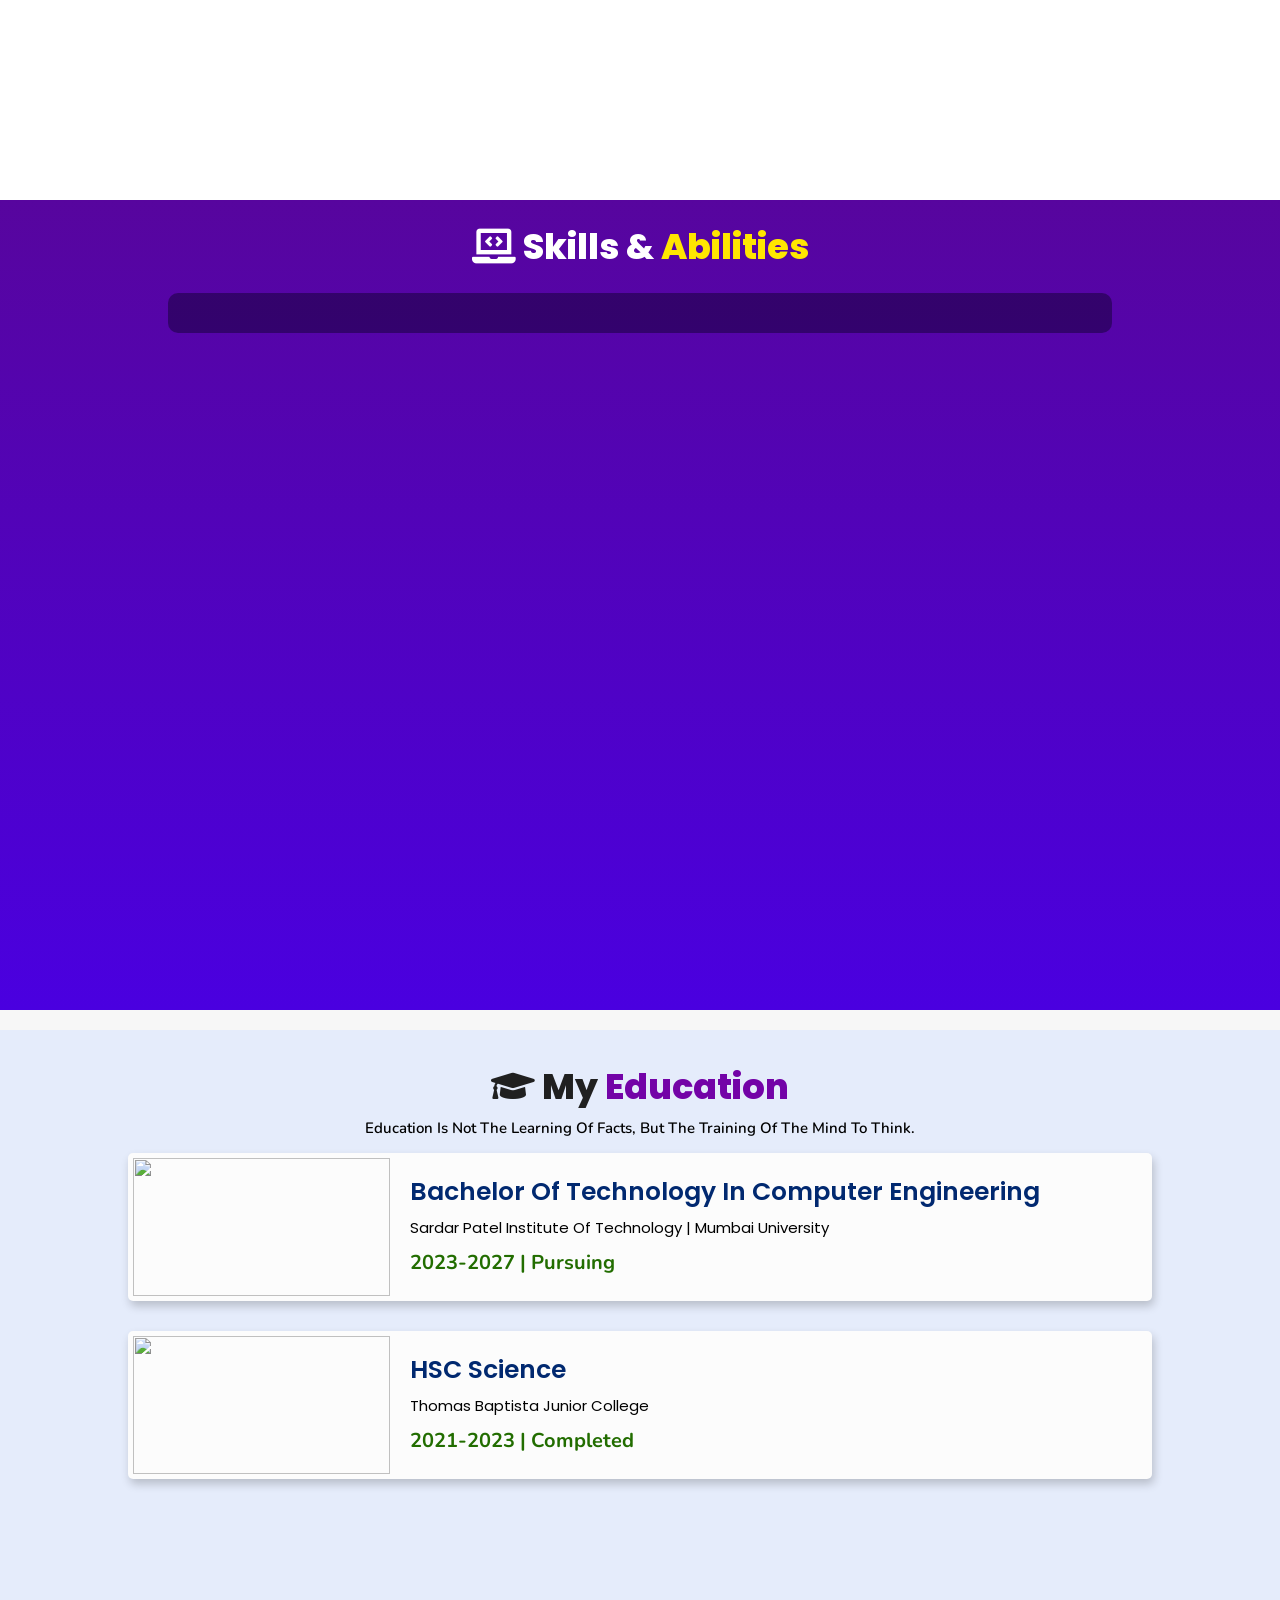
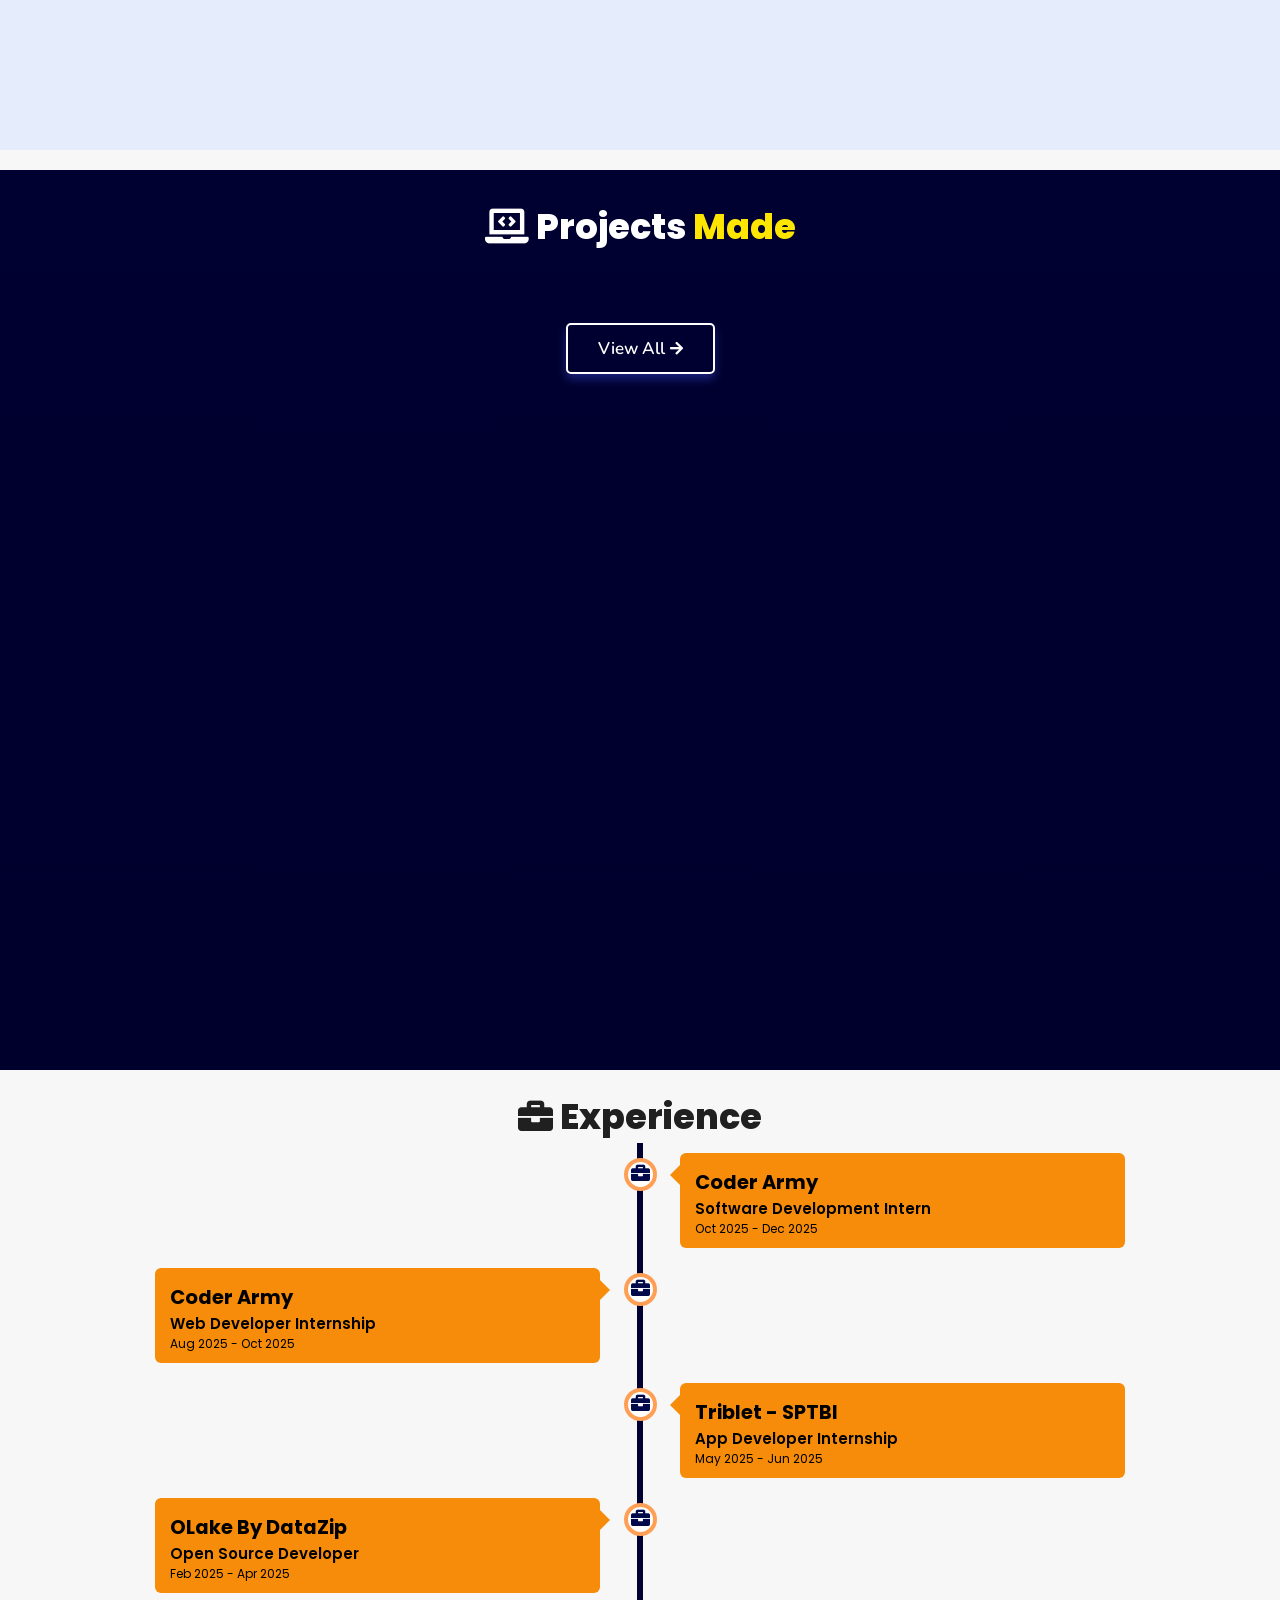
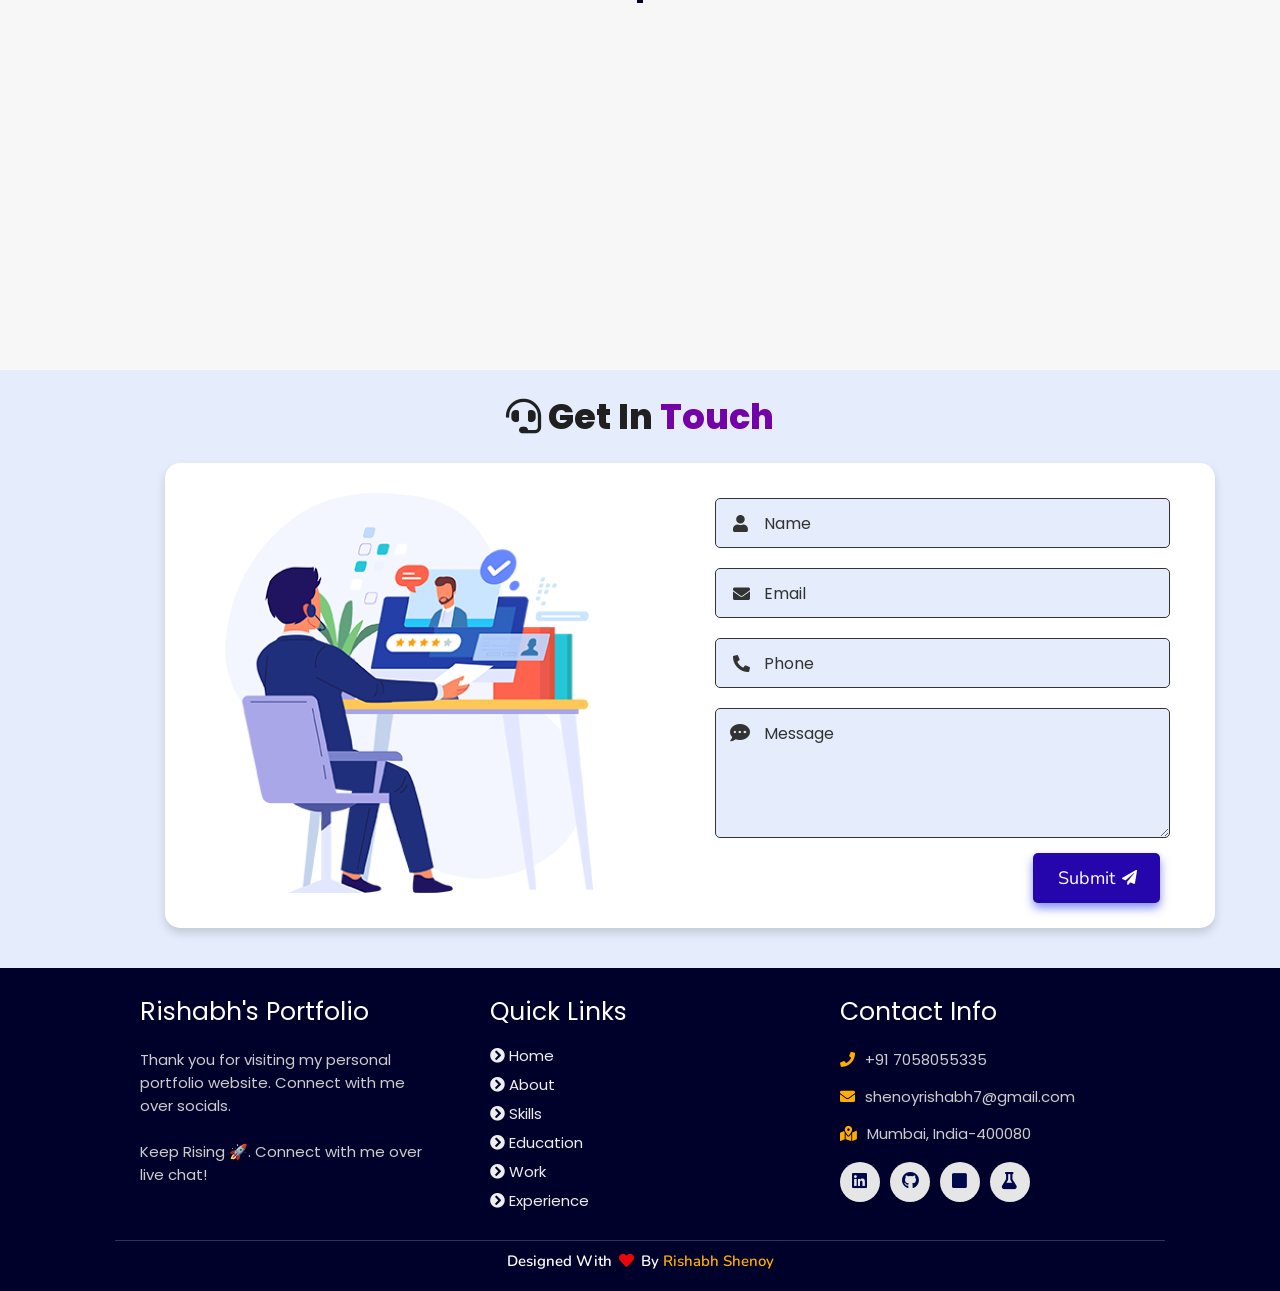
==== commit ac0fefcb: "Update image source in index.html" ====
--- a/index.html
+++ b/index.html
@@ -141,7 +141,7 @@
 
     <div class="box">
         <div class="image">
-        <img draggable="false" src="https://tse3.mm.bing.net/th/id/OIP.AGT8LSSMxgZxEWXsAmyWMgHaFj?pid=Api&P=0&h=180" alt="">
+        <img draggable="false" src="https://www.collegebatch.com/static/clg-gallery/sardar-patel-institute-of-technology-mumbai-360662.webp" alt="">
         </div>
         <div class="content">
         <h3>Bachelor of Technology in Computer Engineering</h3>
--- a/assets/css/style.css
+++ b/assets/css/style.css
@@ -680,59 +680,65 @@
   width: 100%;
   position: absolute;
   top: 85%;
-  left: 0;5);
+  left: 0;
+  background: rgba(255, 255, 255, 0.95);
   display: flex;
   flex-direction: column;
-  transition: top 0.3s ease
-  flex-direction: column;
+  transition: top 0.3s ease;
 }
 .work .box-container .box .content .tag {
   display: flex;
   flex-direction: row;
   justify-content: space-between;
   align-items: center;
-  height: 4.5rem;
-  width: 100%;
+  height: 7rem;
+  width: 100%;
+  padding-left: 1rem;
   padding-right: 1rem;
   background: #ffd900;
-  position: relative
-  background: #ffd900;
+  position: relative;
 }
 .work .box-container .box .content .tag h3 {
   font-size: 2rem;
-}0
+}
 .work .box-container .box:hover .content {
-  top: 25%;
-}1.5rem;
+  top: 0%;
+}
+.work .desc {
+  margin: 1.5rem;
   display: flex;
   flex-direction: column;
   justify-content: center;
   flex: 1;
-  overflow-y: auto
-  flex-direction: column;
-  justify-content: center;
+  overflow-y: auto;
 }
 .work .desc p {
   font-size: 1.5rem;
 }
 .work .desc .btns {
   display: flex;
-  justify-cont1.5rem;
-  gap: 1nt: space-between;
-  width: 100%;
-  margin-top: 2rem;
-}
-.work .desc rem 1.5rem;
+  justify-content: space-between;
+  width: 100%;
+  margin-top: 1.5rem;
+  gap: 1rem;
+  position: absolute;
+  top: 5.5rem;
+  right: 1rem;
+  left: auto;
+  width: auto;
+}
+.work .desc .btns .btn {
+  line-height: 0;
+  display: inline;
+  padding: 1rem 1.5rem;
   border-radius: 0.5rem;
   font-size: 1.3rem;
   color: #fff;
   background: rgb(12, 12, 12);
   transition: all 0.3s ease;
   flex: 1;
-  text-align: center
-  color: #fff;
-  background: rgb(12, 12, 12);
-  margin-right: 2rem;
+  text-align: center;
+  min-width: 100px;
 }
 .work .desc .btns .btn:hover {
   background: #310ae0f5;
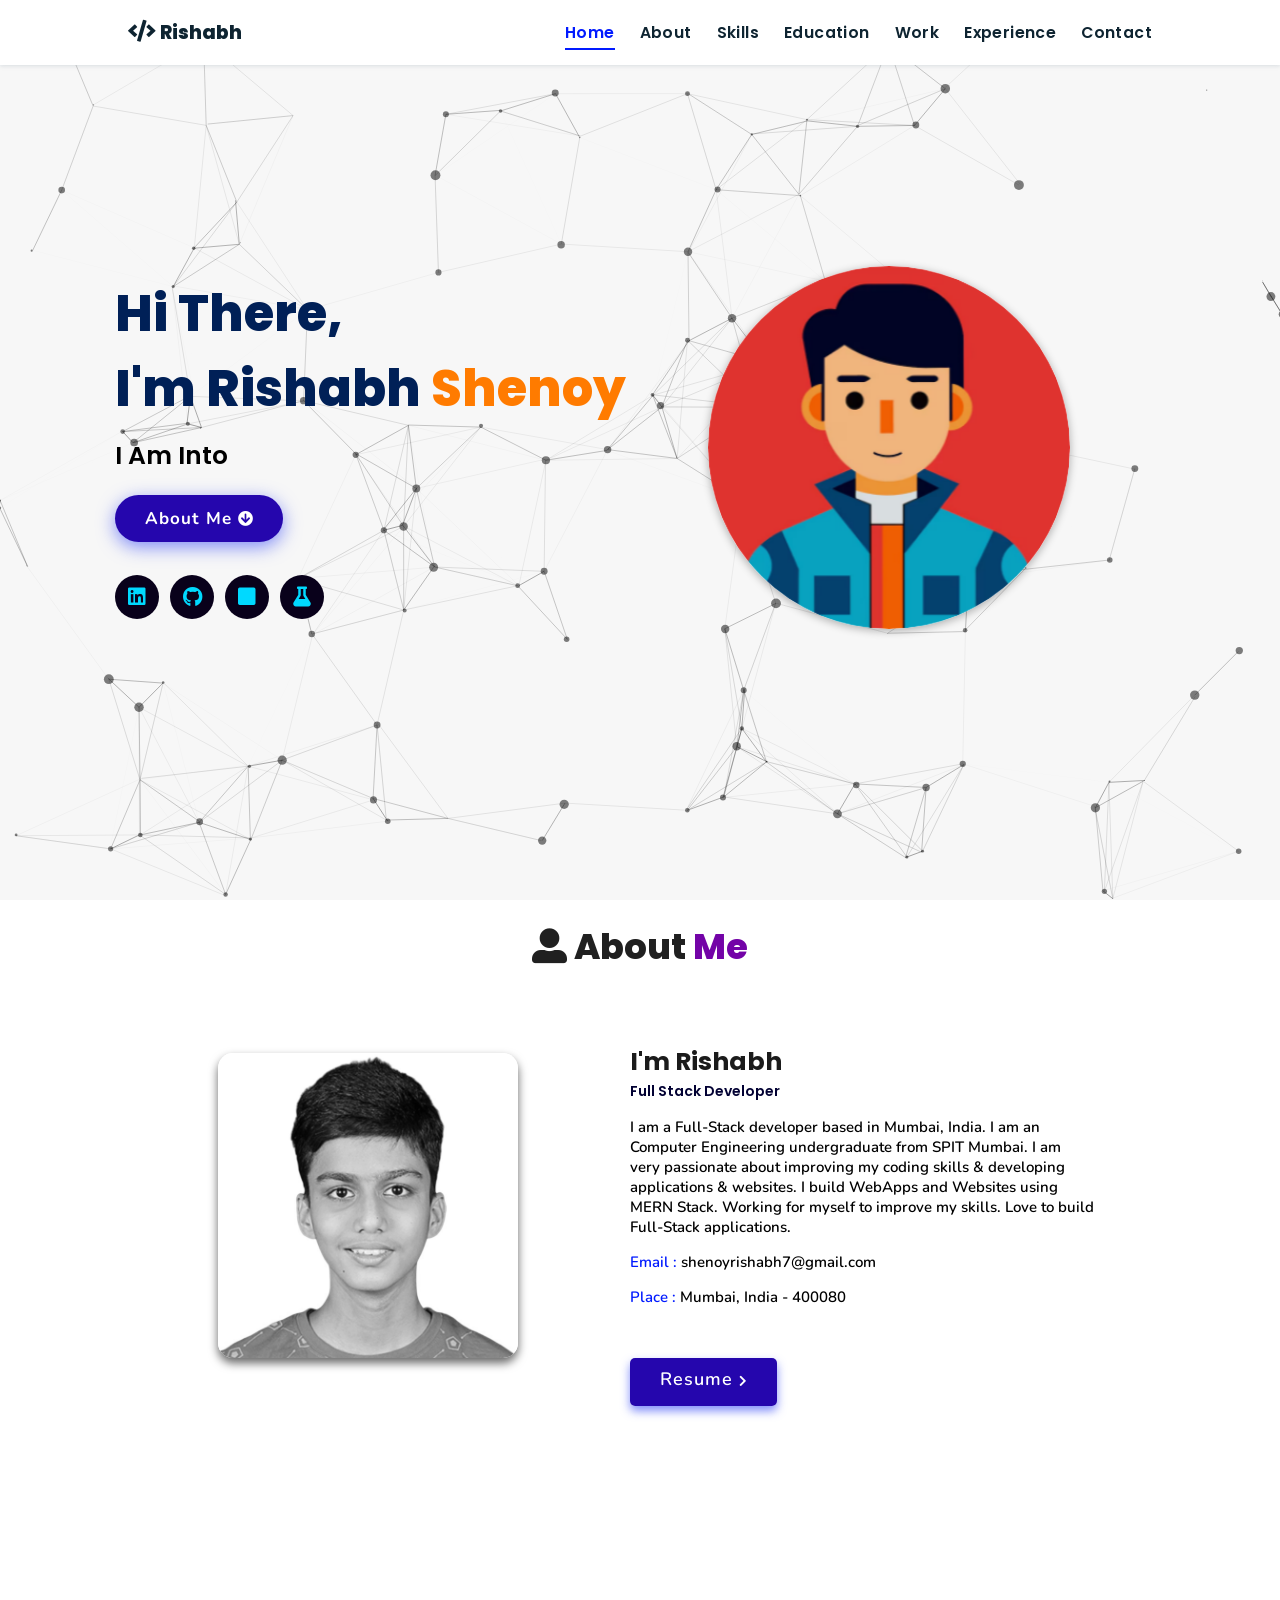
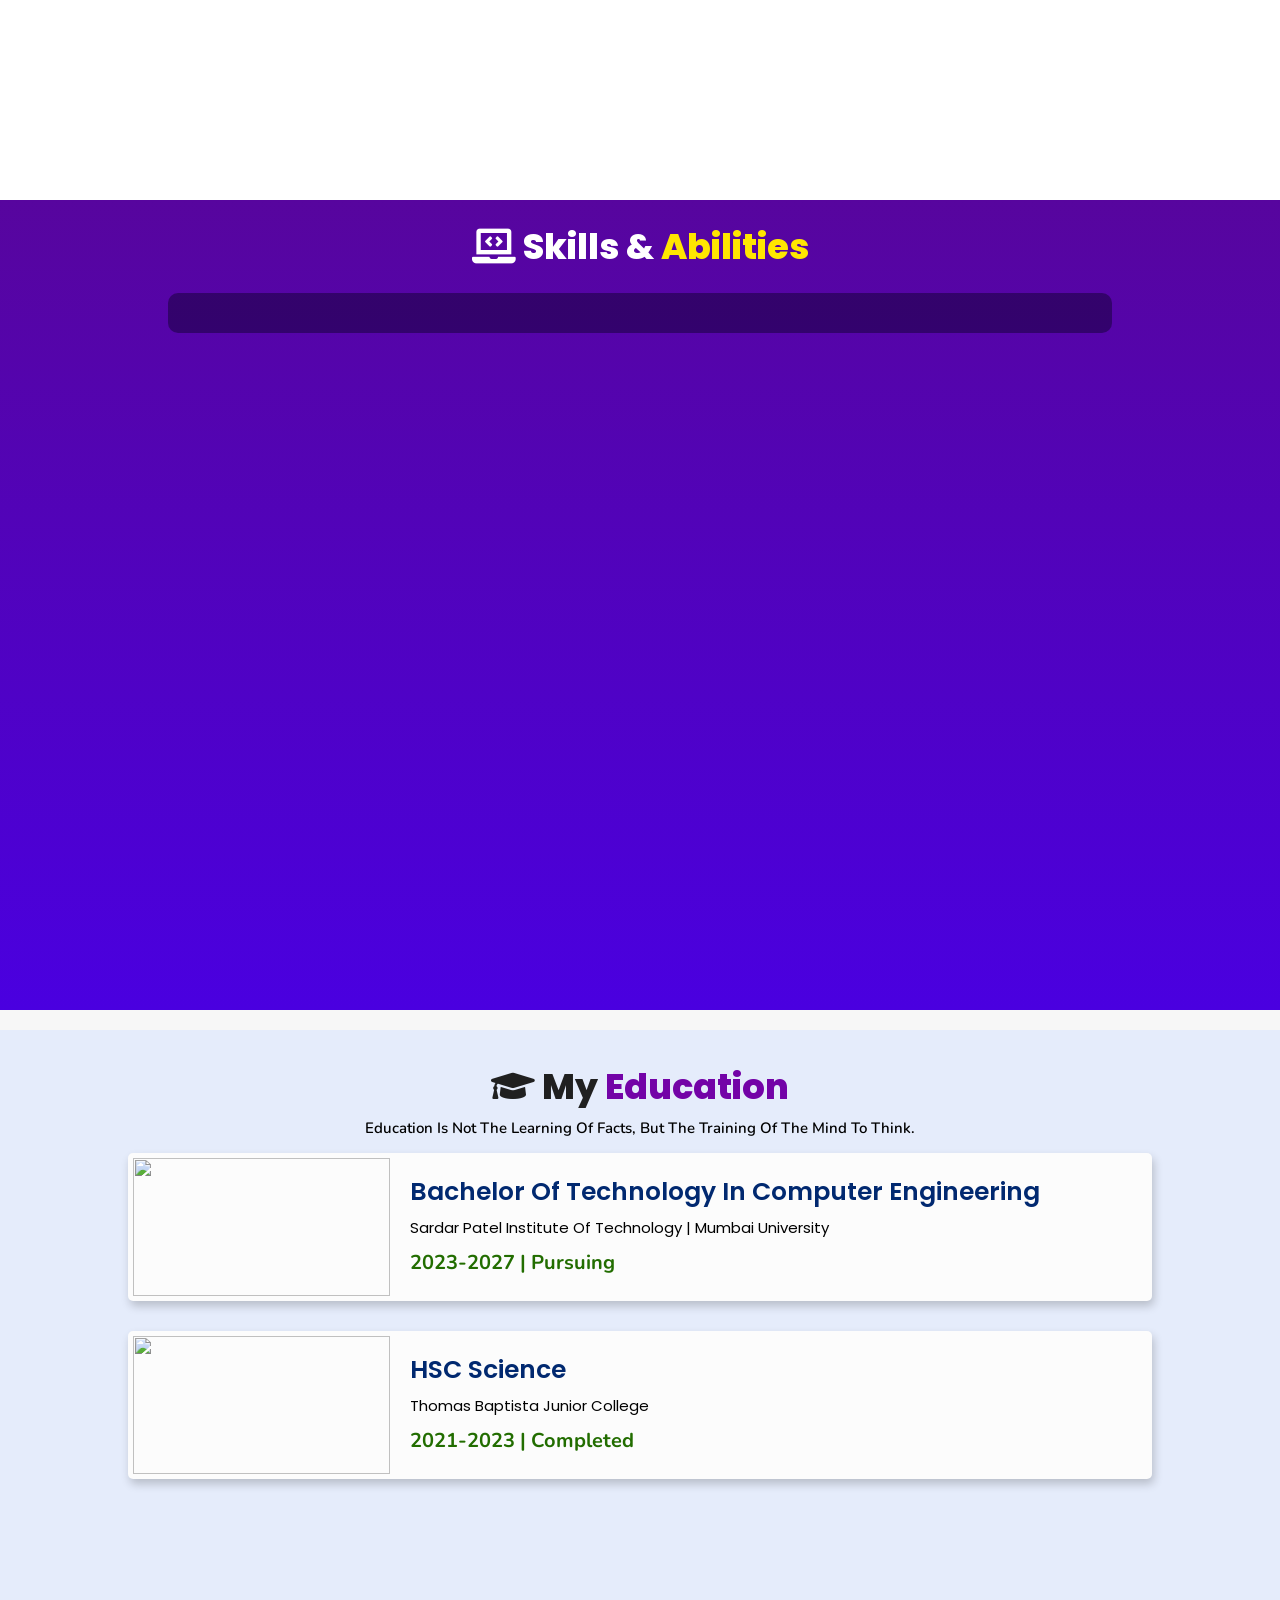
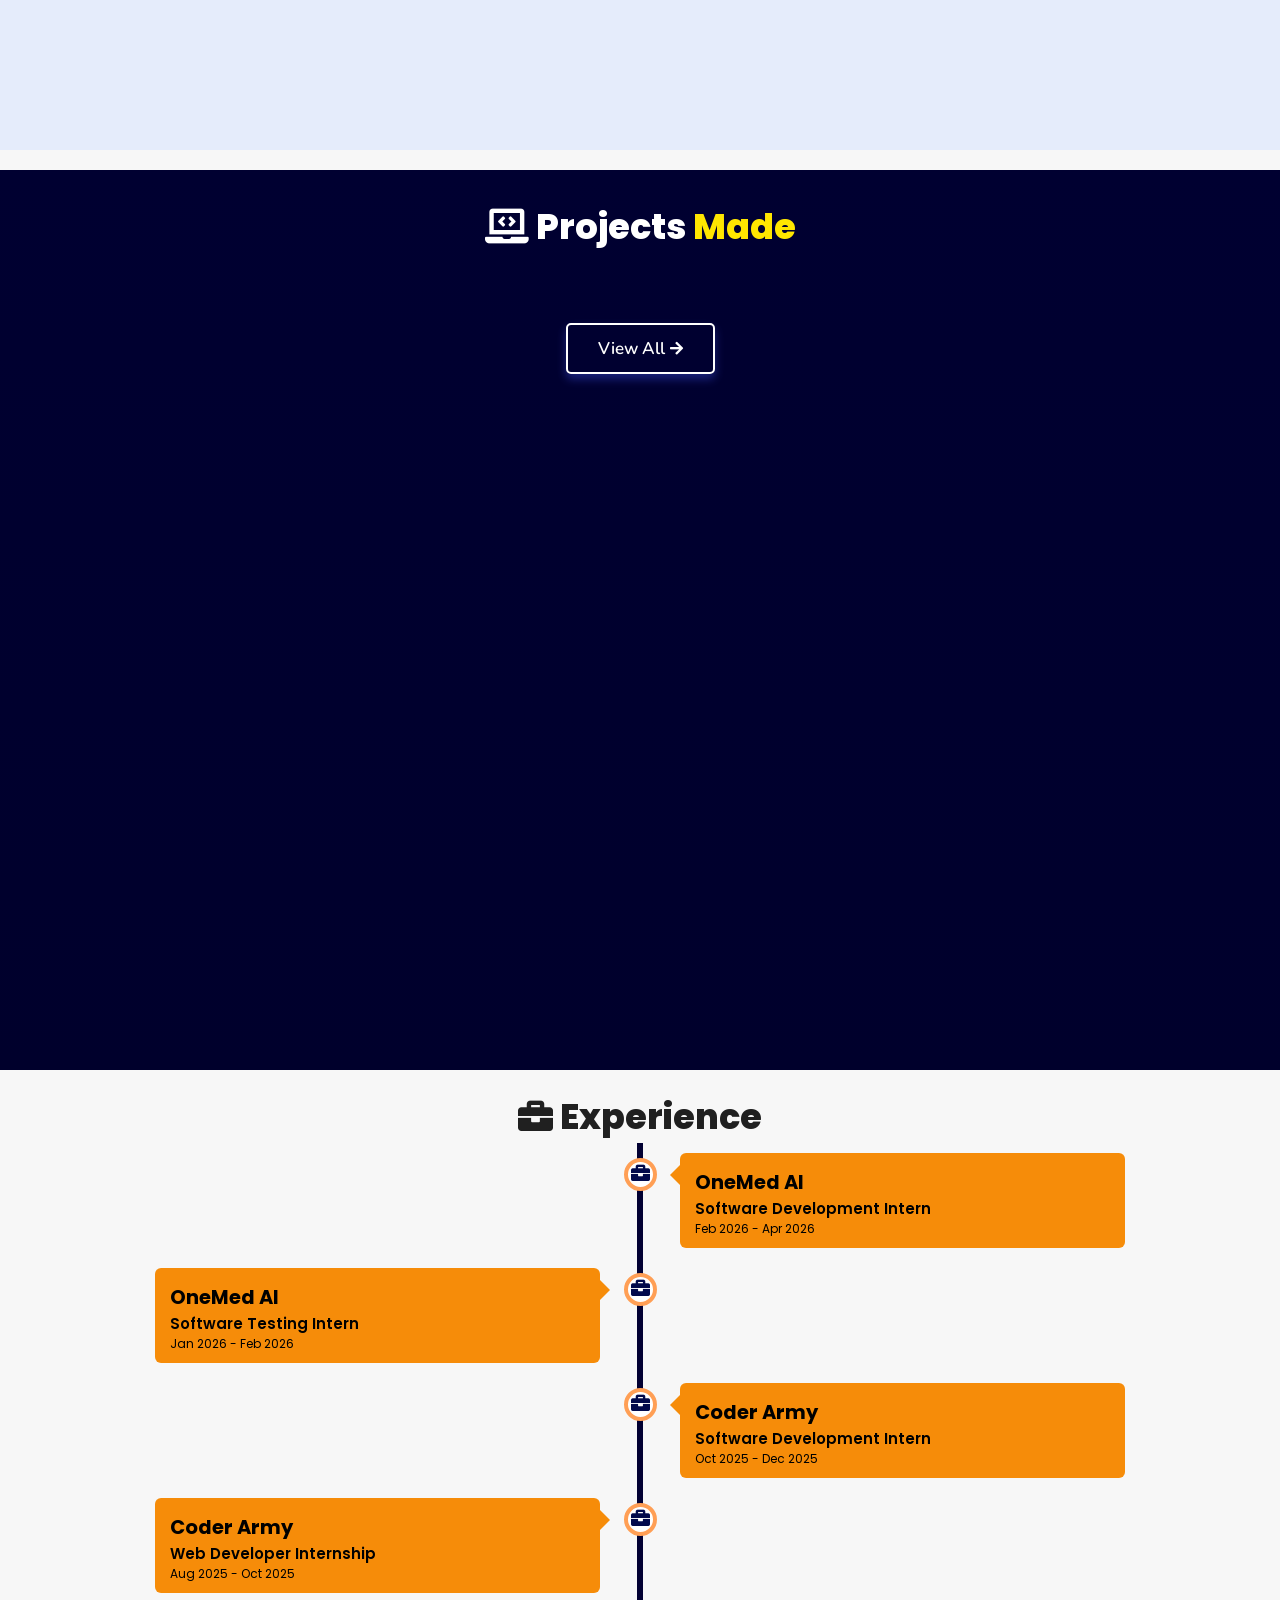
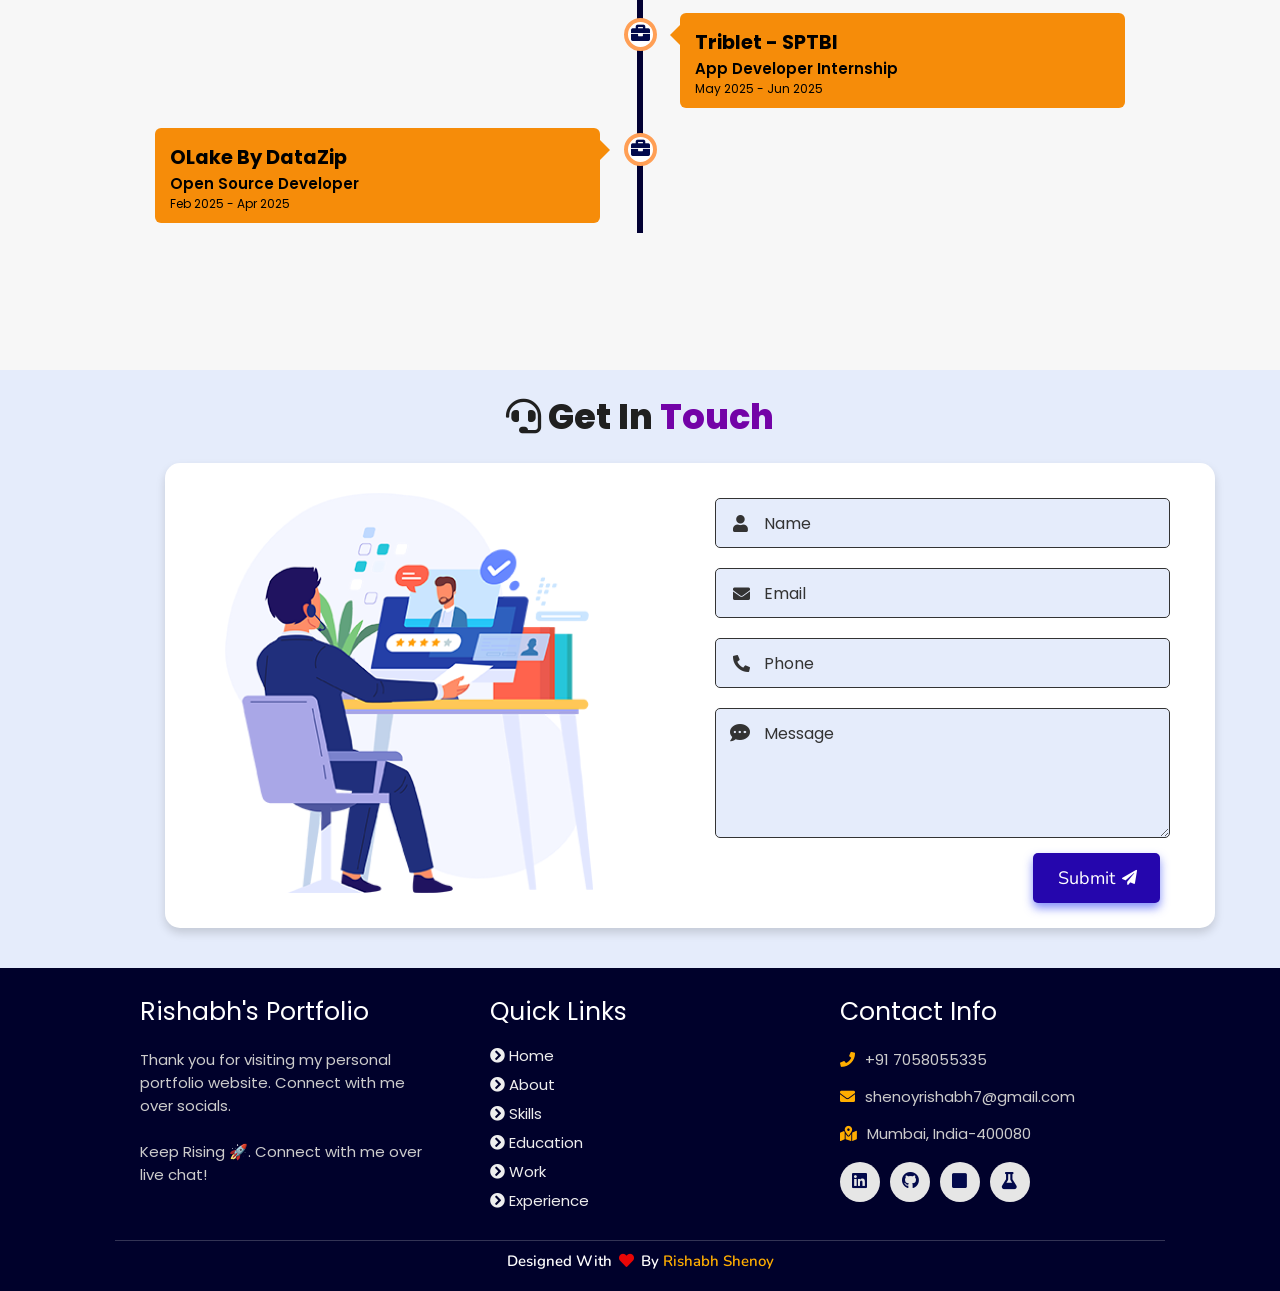
==== commit 187385cf: "Add experience entries for OneMed AI internships" ====
--- a/index.html
+++ b/index.html
@@ -206,7 +206,29 @@
   <h2 class="heading"><i class="fas fa-briefcase"></i> Experience </h2>
 
   <div class="timeline">
-
+    <div class="container right">
+      <div class="content">
+        <div class="tag">
+          <h2>OneMed AI</h2>
+        </div>
+        <div class="desc">
+            <h3>Software Development Intern</h3>
+            <p>Feb 2026 - Apr 2026</p>
+        </div>
+      </div>
+    </div>
+
+    <div class="container left">
+      <div class="content">
+        <div class="tag">
+          <h2>OneMed AI</h2>
+        </div>
+        <div class="desc">
+            <h3>Software Testing Intern</h3>
+            <p>Jan 2026 - Feb 2026</p>
+        </div>
+      </div>
+    </div>
     <div class="container right">
       <div class="content">
         <div class="tag">
